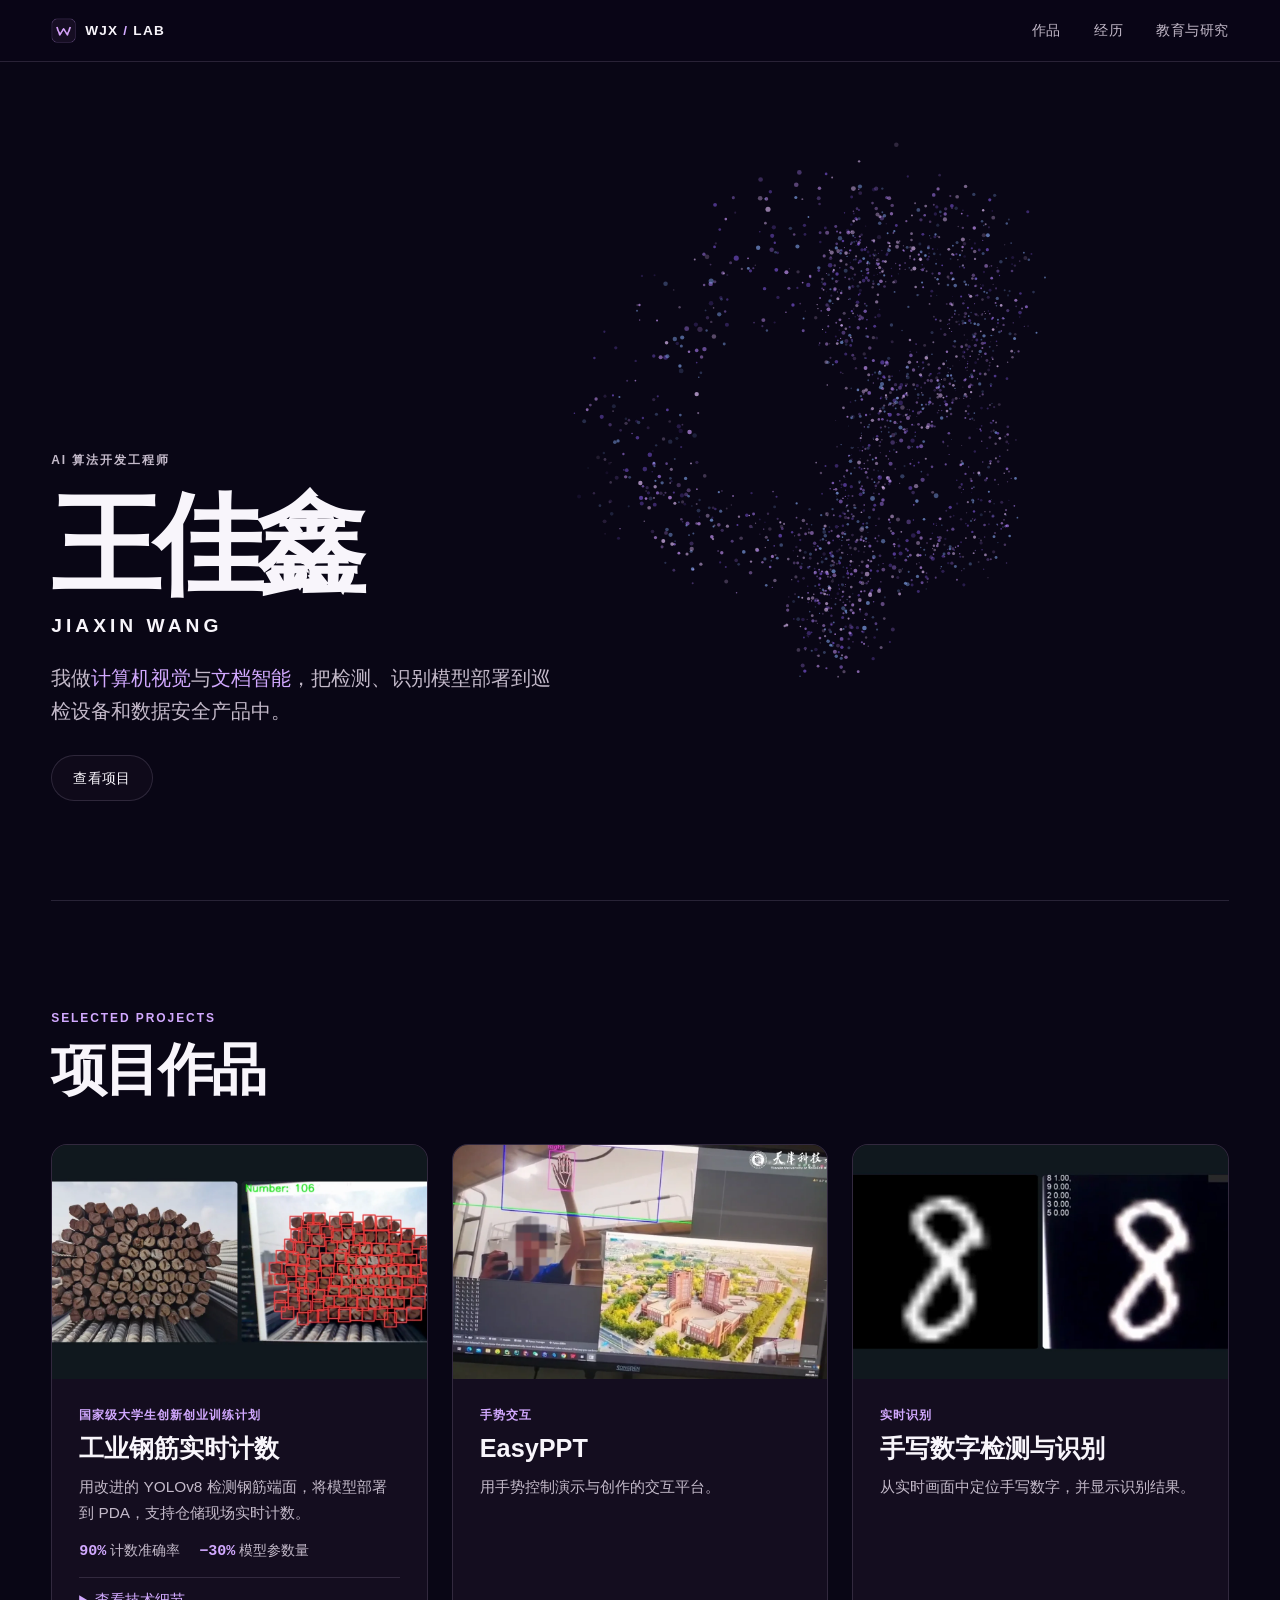
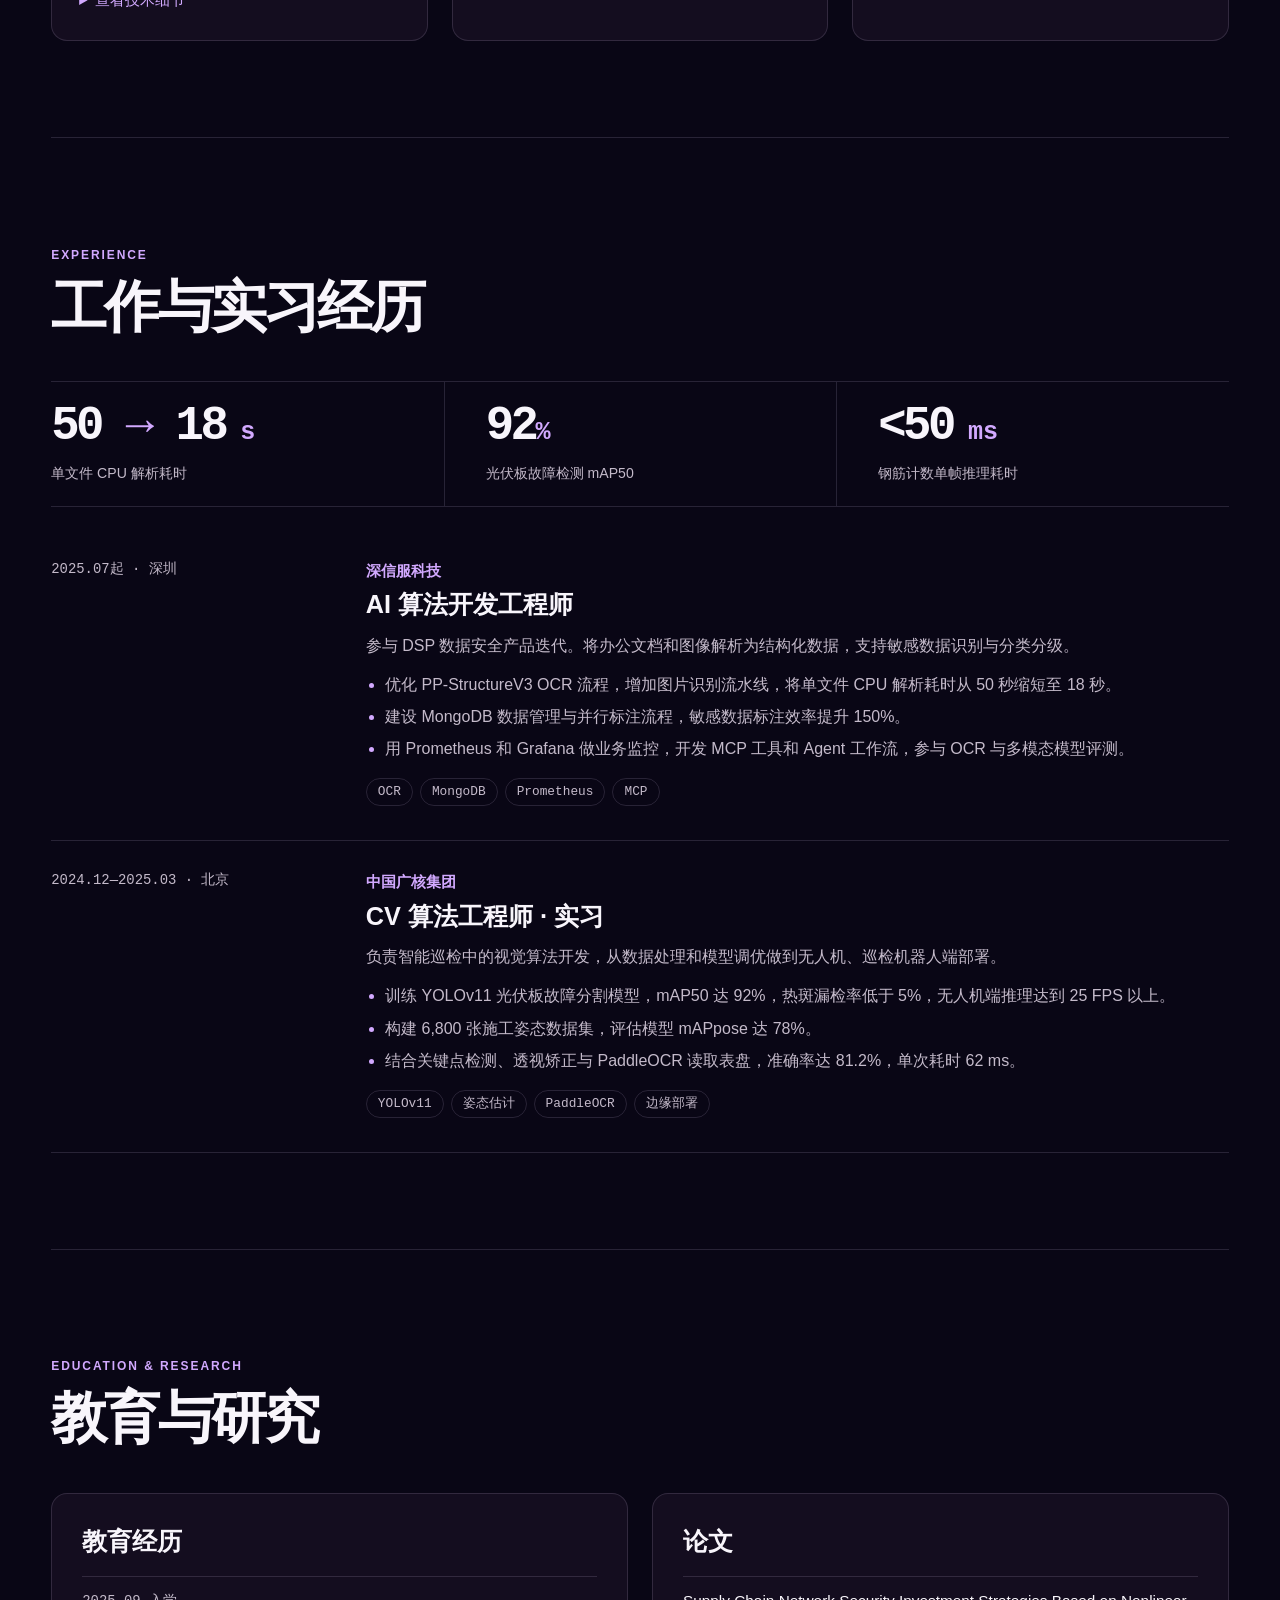
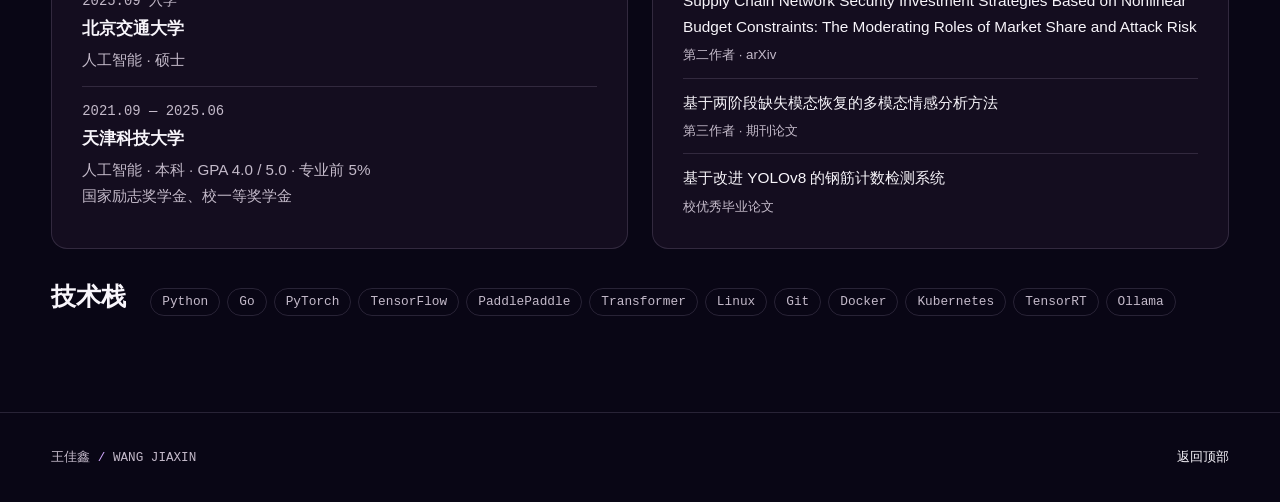
==== index.html @ b5c5727a "[ADD]添加个人简历网站" ====
<!doctype html>
<html lang="zh-CN">
<head>
  <meta charset="utf-8">
  <meta name="viewport" content="width=device-width, initial-scale=1">
  <meta name="theme-color" content="#0a0614">
  <meta name="description" content="王佳鑫的个人简历与项目作品集，聚焦计算机视觉、文档智能与边缘部署。">
  <title>王佳鑫 · AI 算法开发工程师</title>
  <link rel="icon" href="assets/mark.png?v=2" type="image/png">
  <link rel="stylesheet" href="style.css?v=2">
  <script src="site.js?v=2" defer></script>
</head>
<body id="top">
  <a class="skip" href="#main">跳至正文</a>
  <header class="masthead">
    <div class="wrap masthead-inner">
      <a class="identity" href="#top" aria-label="王佳鑫，首页">
        <img src="assets/mark.png?v=2" alt="" width="34" height="34">
        <span>WJX<span class="identity-slash"> / </span>LAB</span>
      </a>
      <nav aria-label="页面导航">
        <a href="#projects">作品</a>
        <a href="#experience">经历</a>
        <a href="#background">教育与研究</a>
      </nav>
    </div>
  </header>

  <canvas id="field" class="particle-field" aria-hidden="true"></canvas>

  <main id="main">
    <section class="wrap hero" aria-labelledby="hero-name">
      <div class="intro">
        <p class="eyebrow">AI 算法开发工程师</p>
        <h1 id="hero-name">王佳鑫</h1>
        <p class="hero-name-en" aria-hidden="true">Jiaxin Wang</p>
        <p class="hero-desc">我做<em>计算机视觉</em>与<em>文档智能</em>，把检测、识别模型部署到巡检设备和数据安全产品中。</p>
        <div class="actions">
          <a class="button primary" href="#projects">查看项目</a>
        </div>
      </div>
    </section>

    <section class="wrap section" id="projects" aria-labelledby="projects-title">
      <div class="section-heading">
        <p class="eyebrow">SELECTED PROJECTS</p>
        <h2 id="projects-title">项目作品</h2>
      </div>
      <div class="project-grid">
        <article class="project featured">
          <div class="project-image"><img src="assets/rebar.webp" alt="钢材计数平台对比原图和钢筋端面检测结果" loading="lazy" width="1200" height="675"></div>
          <div class="project-copy">
            <p class="eyebrow">国家级大学生创新创业训练计划</p>
            <h3>工业钢筋实时计数</h3>
            <p>用改进的 YOLOv8 检测钢筋端面，将模型部署到 PDA，支持仓储现场实时计数。</p>
            <div class="project-facts"><span><strong>90%</strong> 计数准确率</span><span><strong>−30%</strong> 模型参数量</span></div>
            <details>
              <summary>查看技术细节</summary>
              <p>搭建模块化 PyTorch 检测框架，用 GAN 生成端面图像补充数据，引入轻量高斯注意力和 SCConv，并改进损失函数处理端面粘连与尺寸差异。单帧推理低于 50 ms，仓储人工巡检效率提升 90%。</p>
            </details>
          </div>
        </article>
        <article class="project">
          <div class="project-image"><img src="assets/gesture.webp" alt="EasyPPT 演示用手部关键点控制幻灯片" loading="lazy" width="1200" height="675"></div>
          <div class="project-copy">
            <p class="eyebrow">手势交互</p>
            <h3>EasyPPT</h3>
            <p>用手势控制演示与创作的交互平台。</p>
          </div>
        </article>
        <article class="project">
          <div class="project-image"><img src="assets/digits.webp" alt="手写数字 8 的原始画面与识别结果" loading="lazy" width="1200" height="675"></div>
          <div class="project-copy">
            <p class="eyebrow">实时识别</p>
            <h3>手写数字检测与识别</h3>
            <p>从实时画面中定位手写数字，并显示识别结果。</p>
          </div>
        </article>
      </div>
    </section>

    <section class="wrap section" id="experience" aria-labelledby="experience-title">
      <div class="section-heading">
        <p class="eyebrow">EXPERIENCE</p>
        <h2 id="experience-title">工作与实习经历</h2>
      </div>
      <div class="metrics" aria-label="项目关键指标">
        <div><strong>50<span> → </span>18<small> s</small></strong><span class="metric-caption">单文件 CPU 解析耗时</span></div>
        <div><strong>92<small>%</small></strong><span class="metric-caption">光伏板故障检测 mAP50</span></div>
        <div><strong>&lt;50<small> ms</small></strong><span class="metric-caption">钢筋计数单帧推理耗时</span></div>
      </div>
      <div class="timeline">
        <article class="experience">
          <div class="experience-meta"><time datetime="2025-07">2025.07</time><span>起 · 深圳</span></div>
          <div>
            <p class="company">深信服科技</p>
            <h3>AI 算法开发工程师</h3>
            <p>参与 DSP 数据安全产品迭代。将办公文档和图像解析为结构化数据，支持敏感数据识别与分类分级。</p>
            <ul class="highlights">
              <li>优化 PP-StructureV3 OCR 流程，增加图片识别流水线，将单文件 CPU 解析耗时从 50 秒缩短至 18 秒。</li>
              <li>建设 MongoDB 数据管理与并行标注流程，敏感数据标注效率提升 150%。</li>
              <li>用 Prometheus 和 Grafana 做业务监控，开发 MCP 工具和 Agent 工作流，参与 OCR 与多模态模型评测。</li>
            </ul>
            <ul class="tags" aria-label="技术栈"><li>OCR</li><li>MongoDB</li><li>Prometheus</li><li>MCP</li></ul>
          </div>
        </article>
        <article class="experience">
          <div class="experience-meta"><time datetime="2024-12">2024.12</time><span>—</span><time datetime="2025-03">2025.03</time><span> · 北京</span></div>
          <div>
            <p class="company">中国广核集团</p>
            <h3>CV 算法工程师 · 实习</h3>
            <p>负责智能巡检中的视觉算法开发，从数据处理和模型调优做到无人机、巡检机器人端部署。</p>
            <ul class="highlights">
              <li>训练 YOLOv11 光伏板故障分割模型，mAP50 达 92%，热斑漏检率低于 5%，无人机端推理达到 25 FPS 以上。</li>
              <li>构建 6,800 张施工姿态数据集，评估模型 mAPpose 达 78%。</li>
              <li>结合关键点检测、透视矫正与 PaddleOCR 读取表盘，准确率达 81.2%，单次耗时 62 ms。</li>
            </ul>
            <ul class="tags" aria-label="技术栈"><li>YOLOv11</li><li>姿态估计</li><li>PaddleOCR</li><li>边缘部署</li></ul>
          </div>
        </article>
      </div>
    </section>

    <section class="wrap section" id="background" aria-labelledby="background-title">
      <div class="section-heading">
        <p class="eyebrow">EDUCATION &amp; RESEARCH</p>
        <h2 id="background-title">教育与研究</h2>
      </div>
      <div class="background-grid">
        <div class="background-panel">
          <h3>教育经历</h3>
          <div class="record">
            <p class="date">2025.09 入学</p>
            <h4>北京交通大学</h4>
            <p>人工智能 · 硕士</p>
          </div>
          <div class="record">
            <p class="date">2021.09 — 2025.06</p>
            <h4>天津科技大学</h4>
            <p>人工智能 · 本科 · GPA 4.0 / 5.0 · 专业前 5%</p>
            <p>国家励志奖学金、校一等奖学金</p>
          </div>
        </div>
        <div class="background-panel">
          <h3>论文</h3>
          <ul class="research">
            <li><span lang="en">Supply Chain Network Security Investment Strategies Based on Nonlinear Budget Constraints: The Moderating Roles of Market Share and Attack Risk</span><small>第二作者 · arXiv</small></li>
            <li>基于两阶段缺失模态恢复的多模态情感分析方法<small>第三作者 · 期刊论文</small></li>
            <li>基于改进 YOLOv8 的钢筋计数检测系统<small>校优秀毕业论文</small></li>
          </ul>
        </div>
      </div>
      <div class="toolbox">
        <h3>技术栈</h3>
        <ul class="tags" aria-label="技术栈">
          <li>Python</li><li>Go</li><li>PyTorch</li><li>TensorFlow</li><li>PaddlePaddle</li><li>Transformer</li><li>Linux</li><li>Git</li><li>Docker</li><li>Kubernetes</li><li>TensorRT</li><li>Ollama</li>
        </ul>
      </div>
    </section>
  </main>

  <footer class="footer">
    <div class="wrap footer-inner"><span>王佳鑫 <span class="identity-slash">/</span> WANG JIAXIN</span><a href="#top">返回顶部</a></div>
  </footer>
</body>
</html>
---- style.css ----
:root {
  color-scheme: dark;
  --page: #090615;
  --panel: #171021d9;
  --edge: #e6d5ff24;
  --paper: #f8f5fb;
  --muted: #c4baca;
  --accent: #d2a9ff;
  --mono: "IBM Plex Mono", "SFMono-Regular", Consolas, monospace;
  --header-height: 62px;
  font-family: "PingFang SC", "Hiragino Sans GB", "Microsoft YaHei", "Noto Sans CJK SC", sans-serif;
  scroll-behavior: smooth;
}

* { box-sizing: border-box; }
body { margin: 0; background: var(--page); color: var(--paper); line-height: 1.7; }
h1, h2, h3, h4, p, figure { margin: 0; }
a { color: inherit; text-decoration: none; }
img { display: block; max-width: 100%; }
a:focus-visible, summary:focus-visible { outline: 2px solid var(--accent); outline-offset: 5px; }
section[id], main { scroll-margin-top: calc(var(--header-height) + 24px); }

.wrap { width: min(1324px, calc(100% - 2 * clamp(20px, 4vw, 64px))); margin-inline: auto; }
.particle-field {
  position: fixed;
  inset: 0;
  z-index: 0;
  display: block;
  width: 100%;
  height: 100%;
  pointer-events: none;
}
main, .footer { position: relative; z-index: 1; }

.skip {
  position: fixed;
  z-index: 5;
  top: 8px;
  left: 12px;
  transform: translateY(-150%);
  padding: 7px 14px;
  background: var(--accent);
  color: var(--page);
}
.skip:focus { transform: none; }

.masthead {
  position: sticky;
  top: 0;
  z-index: 3;
  border-bottom: 1px solid var(--edge);
  background: #0a0717d9;
  backdrop-filter: blur(18px);
}
.masthead-inner, .footer-inner { display: flex; align-items: center; justify-content: space-between; gap: 16px; }
.masthead-inner { min-height: calc(var(--header-height) - 1px); }
.identity { display: inline-flex; align-items: center; gap: 9px; font-size: .85rem; font-weight: 720; letter-spacing: .09em; white-space: nowrap; }
.identity img { width: 25px; height: 25px; object-fit: contain; }
.identity-slash { color: var(--accent); }
nav { display: flex; align-items: center; gap: clamp(15px, 2.6vw, 34px); }
nav a { padding-block: 11px; color: var(--muted); font-size: .87rem; letter-spacing: .035em; white-space: nowrap; }
nav a:hover, nav a[aria-current], .footer a:hover { color: var(--accent); }

.hero {
  min-height: calc(100svh - var(--header-height));
  display: flex;
  align-items: flex-end;
  padding-block: 92px clamp(72px, 11vh, 132px);
}
.intro { max-width: min(100%, 36rem); }
.eyebrow {
  color: var(--accent);
  font-size: .75rem;
  font-weight: 650;
  line-height: 1.5;
  letter-spacing: .16em;
}
.intro .eyebrow { color: var(--muted); }
.intro h1 {
  margin: 18px 0 10px;
  font-size: clamp(4.7rem, 8.6vw, 8rem);
  font-weight: 800;
  line-height: 1.06;
  letter-spacing: -.07em;
}
.hero-name-en {
  color: var(--paper);
  font-size: clamp(.83rem, 1.5vw, 1.2rem);
  font-weight: 680;
  line-height: 1.4;
  letter-spacing: .21em;
  text-transform: uppercase;
}
.hero-desc { max-width: 26em; margin-top: 1.35rem; color: var(--muted); font-size: clamp(1rem, 1.6vw, 1.22rem); }
.hero-desc em { color: var(--accent); font-style: normal; }
.actions { display: flex; flex-wrap: wrap; align-items: center; gap: 14px; margin-top: 27px; }

.button {
  display: inline-flex;
  min-height: 46px;
  align-items: center;
  justify-content: center;
  padding-inline: 21px;
  border: 1px solid var(--edge);
  border-radius: 99px;
  font-size: .89rem;
  letter-spacing: .025em;
  transition: background .2s, border-color .2s, color .2s;
}
.button:hover { border-color: var(--accent); background: #ccb0ff19; }
.primary { background: #1812236b; }

.section {
  padding-block: clamp(60px, 8.4vw, 120px) clamp(55px, 7.5vw, 107px);
  border-top: 1px solid var(--edge);
}
.section-heading { margin-bottom: clamp(24px, 3.2vw, 42px); }
.section-heading h2 {
  margin-top: 9px;
  font-size: clamp(2.1rem, 4.4vw, 3.7rem);
  font-weight: 750;
  line-height: 1.2;
  letter-spacing: -.05em;
}

.metrics { display: grid; grid-template-columns: repeat(3, 1fr); margin: 0 0 23px; border-block: 1px solid var(--edge); }
.metrics > div { min-width: 0; padding: 18px clamp(15px, 3.2vw, 42px) 20px; }
.metrics > div:first-child { padding-left: 0; }
.metrics > div + div { border-left: 1px solid var(--edge); }
.metrics strong { display: block; font: 650 clamp(1.45rem, 3.7vw, 3.15rem)/1.15 var(--mono); letter-spacing: -.075em; white-space: nowrap; }
.metrics strong span, .metrics strong small { color: var(--accent); }
.metrics strong small { font-size: .53em; letter-spacing: 0; }
.metric-caption { display: block; margin-top: 7px; color: var(--muted); font-size: .88rem; }

.experience { display: grid; grid-template-columns: minmax(155px, 1fr) 3fr; gap: 27px; padding-block: 28px 34px; border-bottom: 1px solid var(--edge); }
.experience-meta, .date { color: var(--muted); font: .87rem/1.6 var(--mono); }
.company { color: var(--accent); font-size: .95rem; font-weight: 650; }
.experience h3, .project h3, .background-panel h3, .toolbox h3 { font-size: clamp(1.22rem, 2.3vw, 1.58rem); line-height: 1.35; }
.experience h3 { margin-block: 4px 10px; }
.experience h3 + p, .highlights, .project-copy > p:not(.eyebrow), details p, .record p:not(.date) { color: var(--muted); }
.highlights { margin: 12px 0 16px; padding-left: 1.2em; }
.highlights li + li { margin-top: 5px; }
.highlights li::marker { color: var(--accent); }
.tags { list-style: none; padding: 0; margin: 14px 0 0; display: flex; flex-wrap: wrap; gap: 7px; }
.tags li { border: 1px solid var(--edge); border-radius: 100px; padding: 4px 11px; color: var(--muted); font: .8rem/1.4 var(--mono); }

.project-grid, .background-grid { display: grid; gap: clamp(15px, 2vw, 24px); }
.project-grid { grid-template-columns: repeat(3, minmax(0, 1fr)); }
.background-grid { grid-template-columns: repeat(2, minmax(0, 1fr)); }
.project, .background-panel { min-width: 0; border: 1px solid var(--edge); border-radius: 16px; background: var(--panel); overflow: hidden; }
.project { transition: border-color .25s, background .25s; }
.project:hover, .project:focus-within { border-color: #d2a9ff70; background: #201631ec; }
.project-image { overflow: hidden; background: #1f1630; }
.project-image img { width: 100%; height: auto; aspect-ratio: 16 / 10; object-fit: cover; transition: transform .45s; }
.project:hover img { transform: scale(1.04); }
.project-copy { padding: clamp(17px, 2.4vw, 27px); }
.project-copy .eyebrow { letter-spacing: .08em; }
.project-copy h3 { margin: 7px 0 9px; }
.project-copy > p:not(.eyebrow) { font-size: .96rem; }
.project-facts { display: flex; flex-wrap: wrap; gap: 8px 19px; margin-top: 13px; color: var(--muted); font-size: .87rem; }
.project-facts strong { color: var(--accent); font: 650 .94rem var(--mono); }
details { margin-top: 14px; padding-top: 10px; border-top: 1px solid var(--edge); }
summary { width: fit-content; color: var(--accent); cursor: pointer; font-size: .92rem; }
details p { margin-top: 8px; font-size: .94rem; }

.background-panel { padding: clamp(20px, 3vw, 30px); }
.background-panel h3 { margin-bottom: 18px; }
.record { border-top: 1px solid var(--edge); padding-block: 13px; }
.record:last-child { padding-bottom: 0; }
.record h4 { font-size: 1.06rem; margin-block: 3px; }
.record p:not(.date) { font-size: .95rem; }
.research { margin: 0; padding: 0; list-style: none; }
.research li { border-top: 1px solid var(--edge); padding-block: 11px; font-size: .96rem; overflow-wrap: anywhere; }
.research li:last-child { padding-bottom: 0; }
.research small { display: block; margin-top: 4px; color: var(--muted); font-size: .83rem; }
.toolbox { display: flex; align-items: baseline; gap: 14px 24px; flex-wrap: wrap; margin-top: 30px; }
.toolbox .tags { margin: 0; }

.footer { color: var(--muted); border-top: 1px solid var(--edge); }
.footer-inner { min-height: 90px; font: .79rem/1.35 var(--mono); }
.footer a { color: var(--paper); }

@media (max-width: 780px) {
  .project-grid { grid-template-columns: repeat(2, minmax(0, 1fr)); }
}

@media (max-width: 575px) {
  :root { --header-height: 58px; }
  .masthead-inner { gap: 9px; }
  .identity { gap: 6px; font-size: .76rem; letter-spacing: .02em; }
  nav { gap: 10px; }
  nav a { font-size: .8rem; letter-spacing: 0; }
  .hero { padding-block: 90px 56px; }
  .intro h1 { font-size: clamp(3.8rem, 16vw, 5.25rem); margin-block: 13px 9px; }
  .hero-desc { margin-top: 1rem; }
  .actions { margin-top: 22px; }
  .metrics > div { padding: 13px 8px 15px; }
  .metrics strong { font-size: clamp(1.12rem, 4.9vw, 2rem); }
  .metric-caption { font-size: .78rem; line-height: 1.5; }
  .experience, .project-grid, .background-grid { grid-template-columns: 1fr; }
  .experience { gap: 7px; padding-block: 20px 25px; }
}

@media (max-width: 365px) {
  .identity > span { display: none; }
}

@media (prefers-reduced-motion: reduce) {
  :root { scroll-behavior: auto; }
  .button, .project, .project-image img { transition: none; }
}

@media print {
  :root { color-scheme: light; --page: white; --panel: white; --paper: #171021; --muted: #433750; --accent: #592b87; --edge: #a79bae; }
  .wrap { width: 100%; }
  .masthead, .footer, .particle-field, .actions, .skip, .project-image { display: none; }
  .hero { min-height: 0; display: block; padding-block: 12px; }
  .intro h1 { font-size: 3.1rem; }
  .section { padding-block: 26px 18px; }
  .experience, .project, .background-panel { break-inside: avoid; }
}
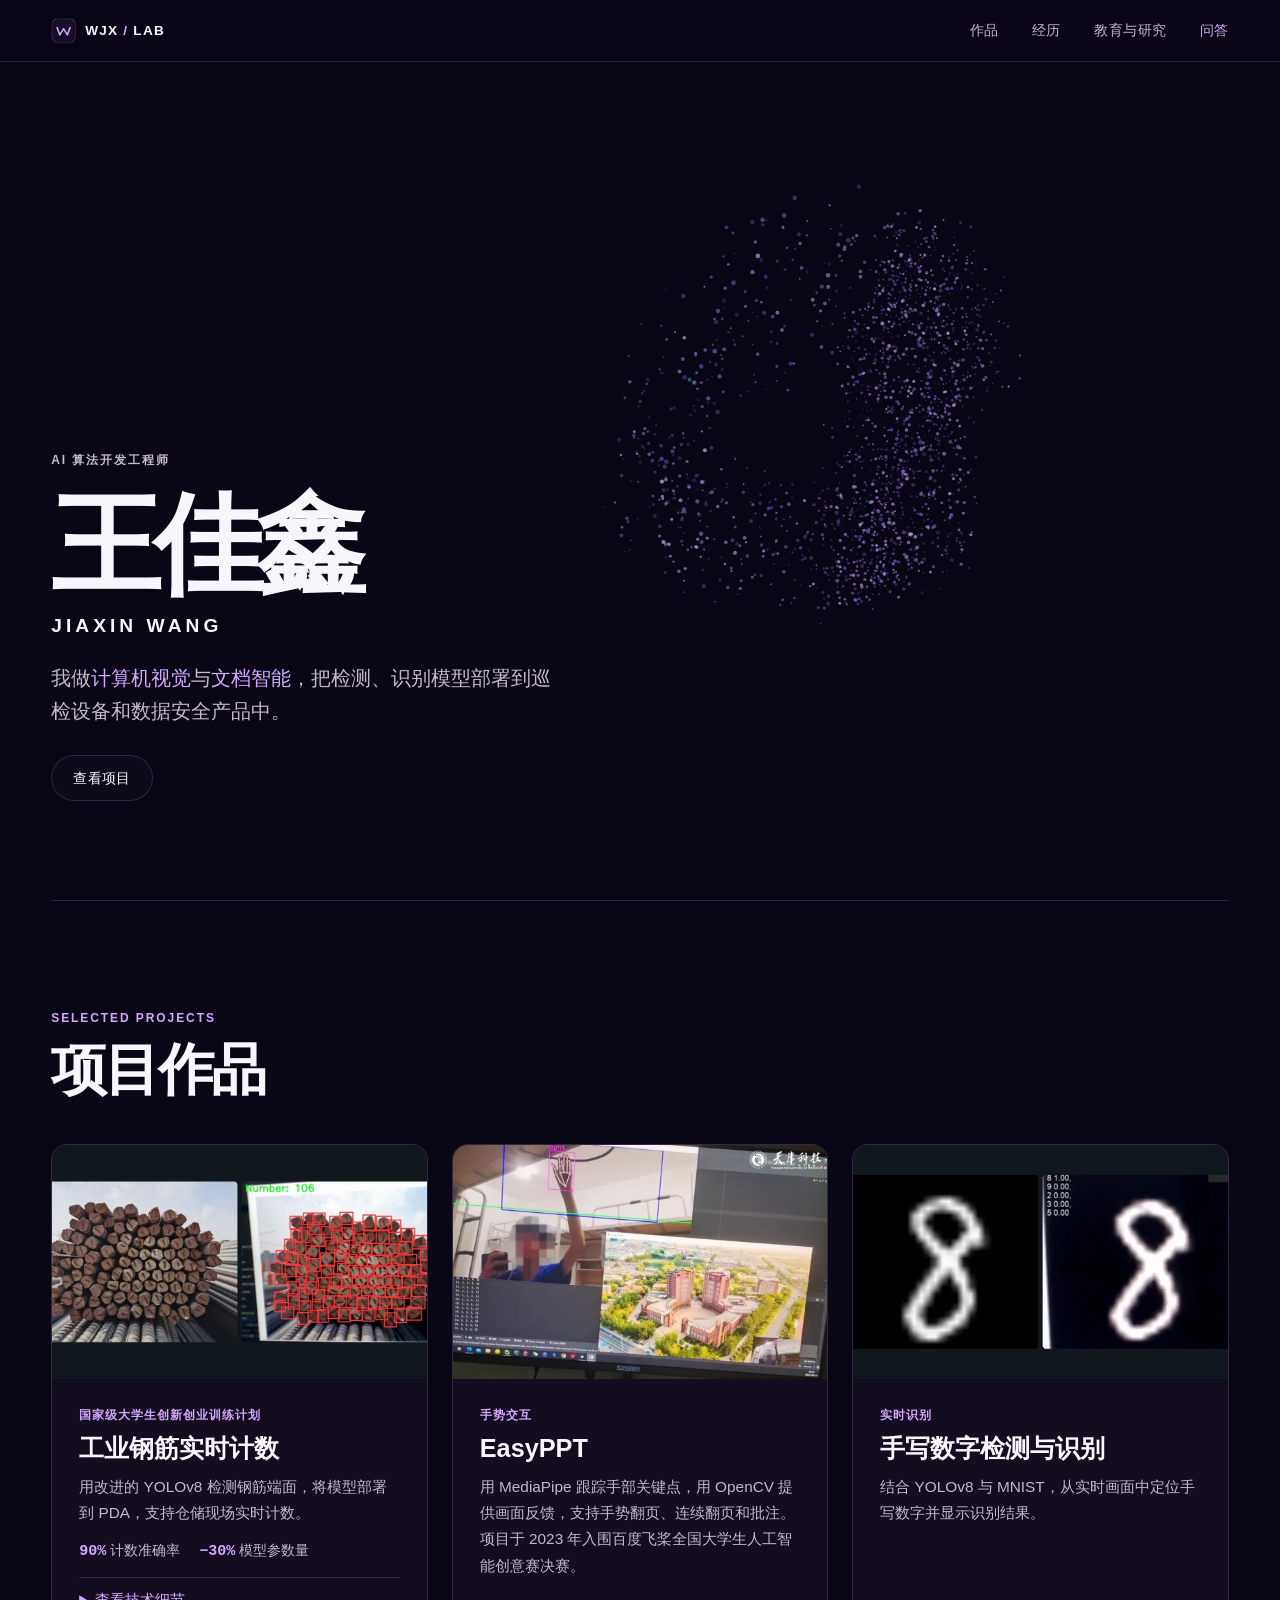
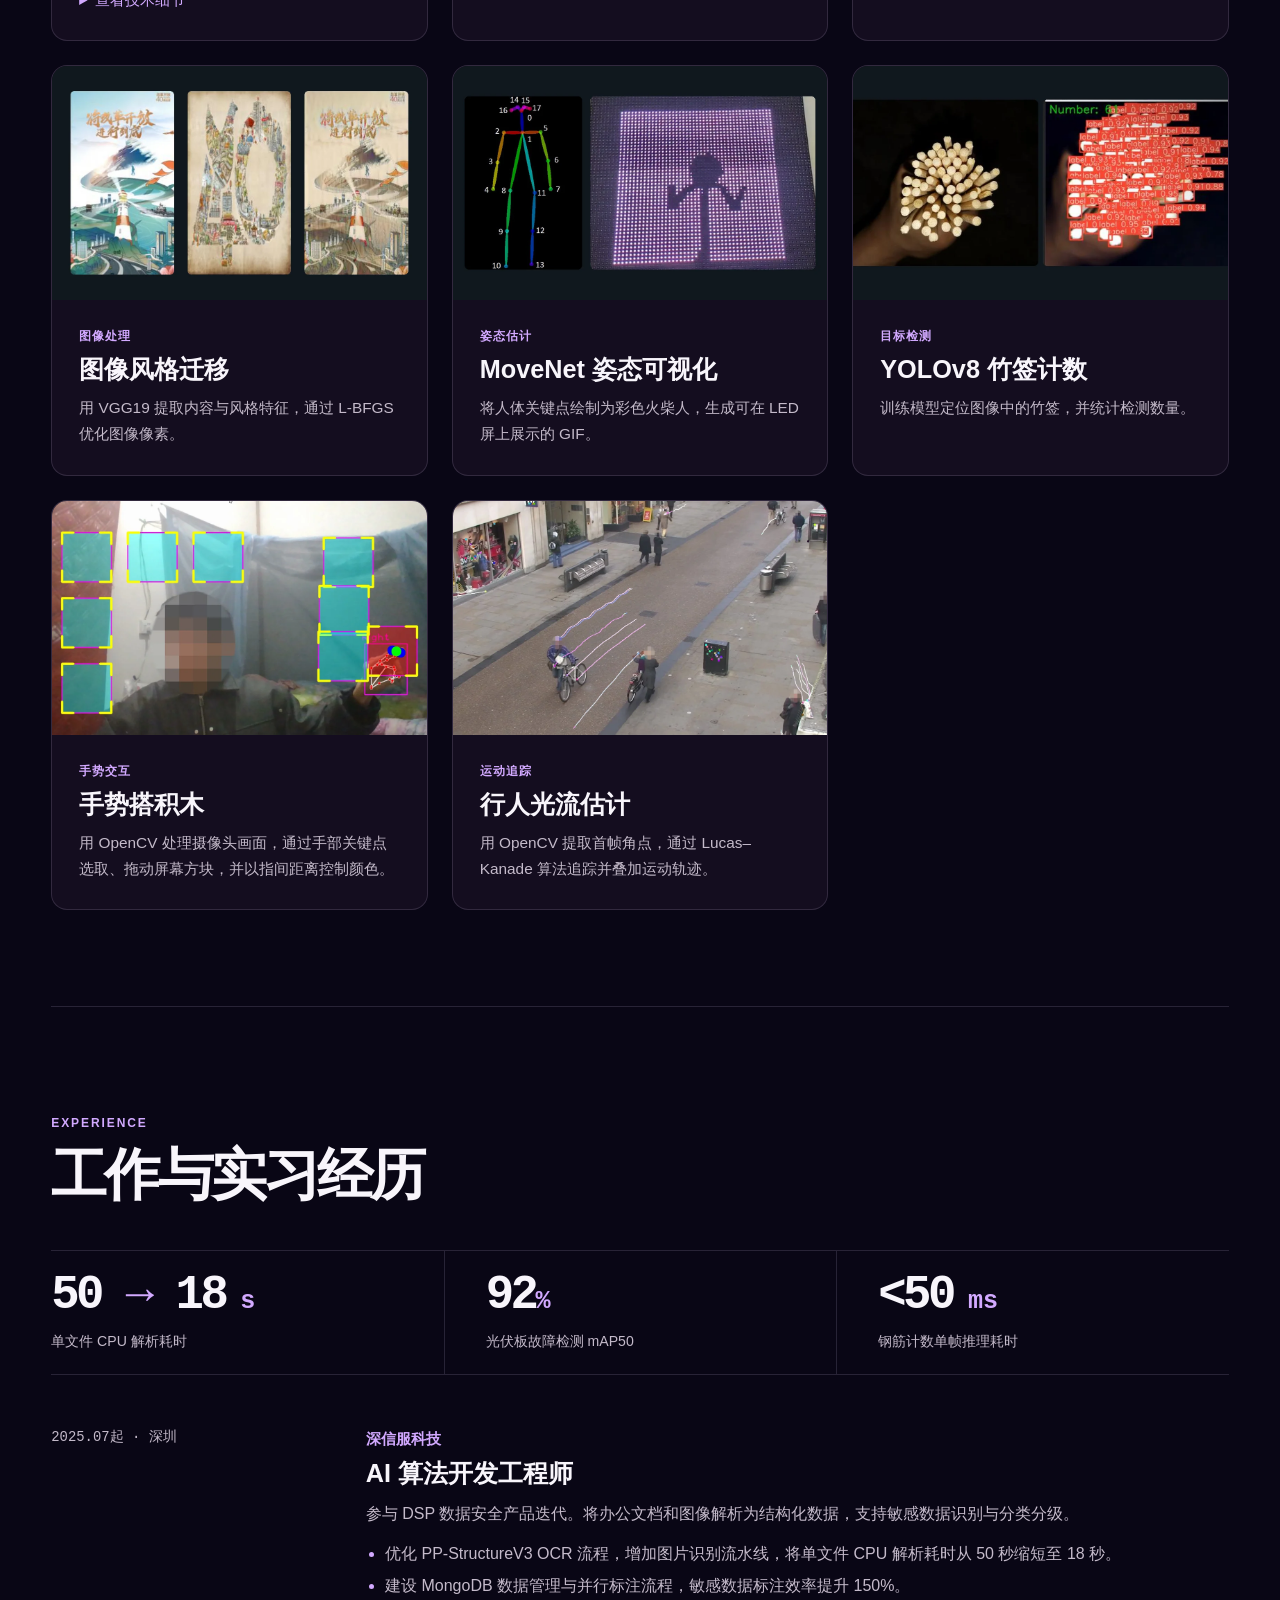
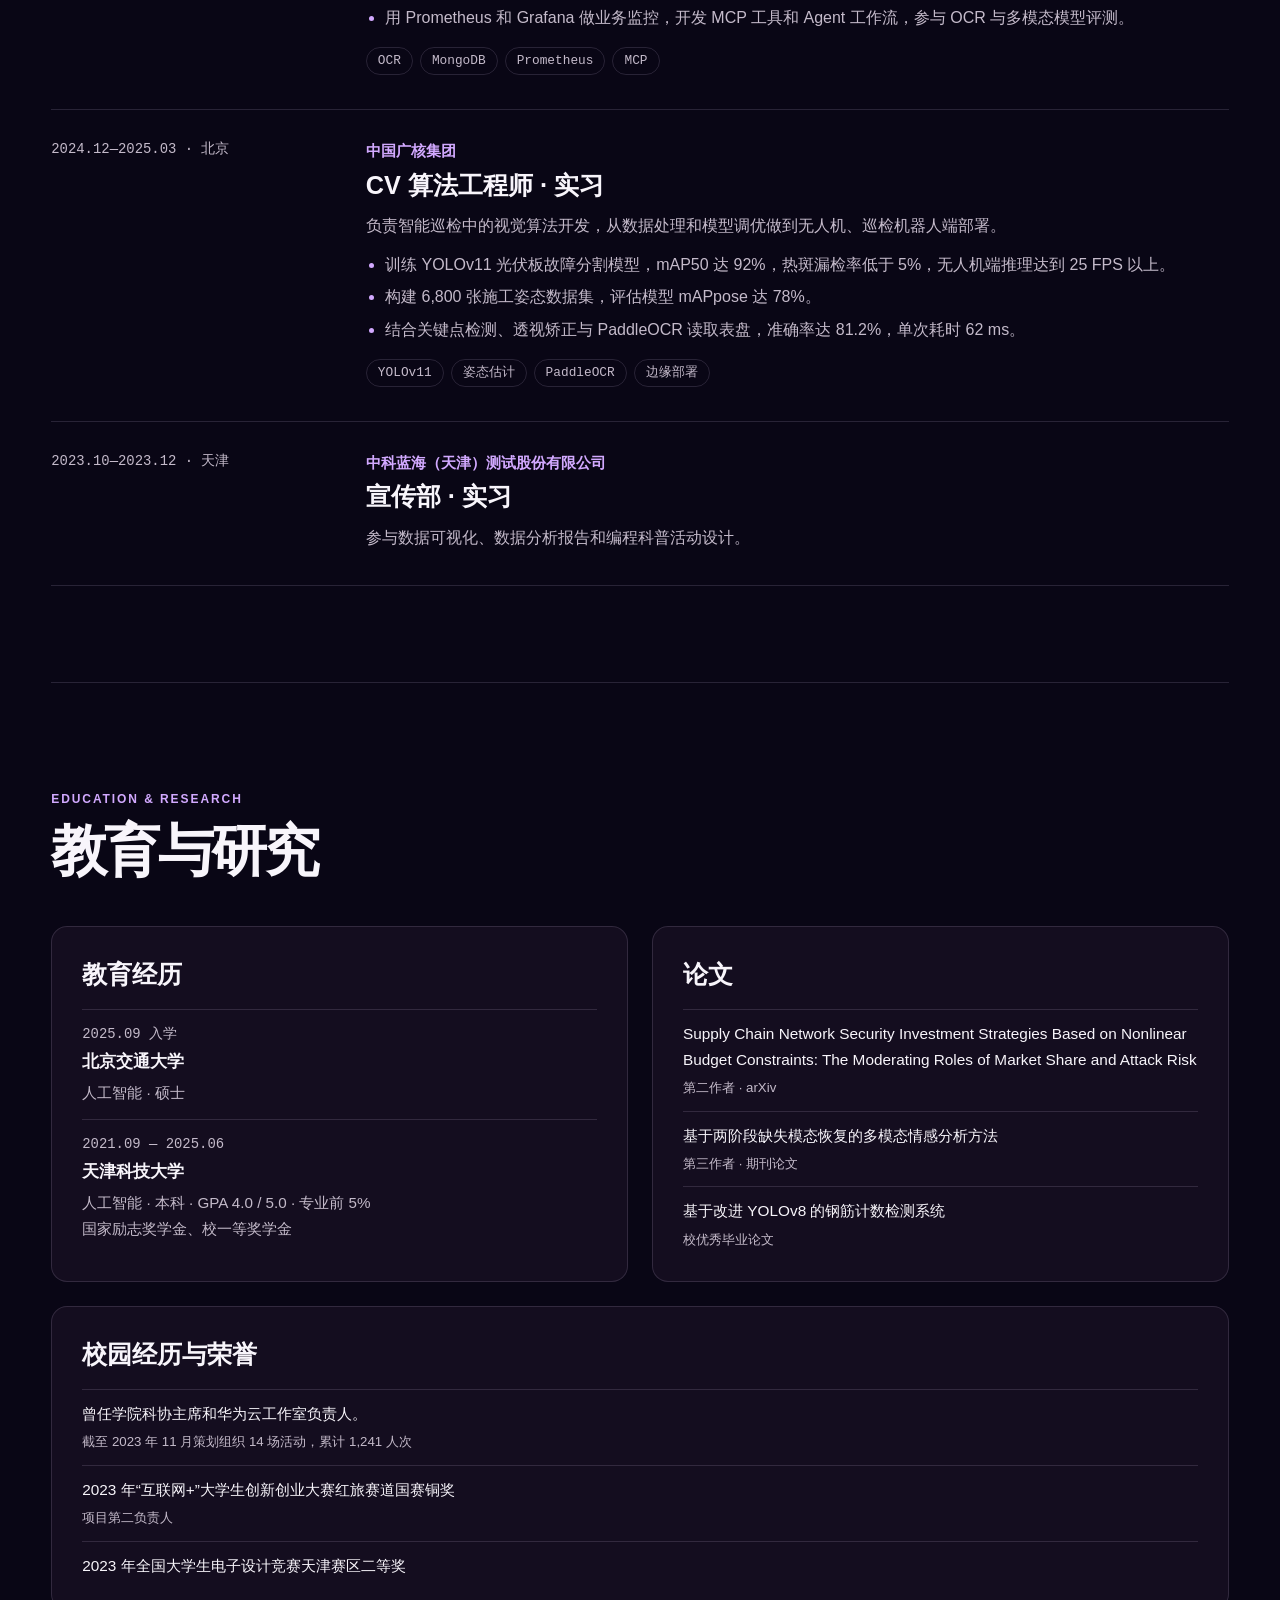
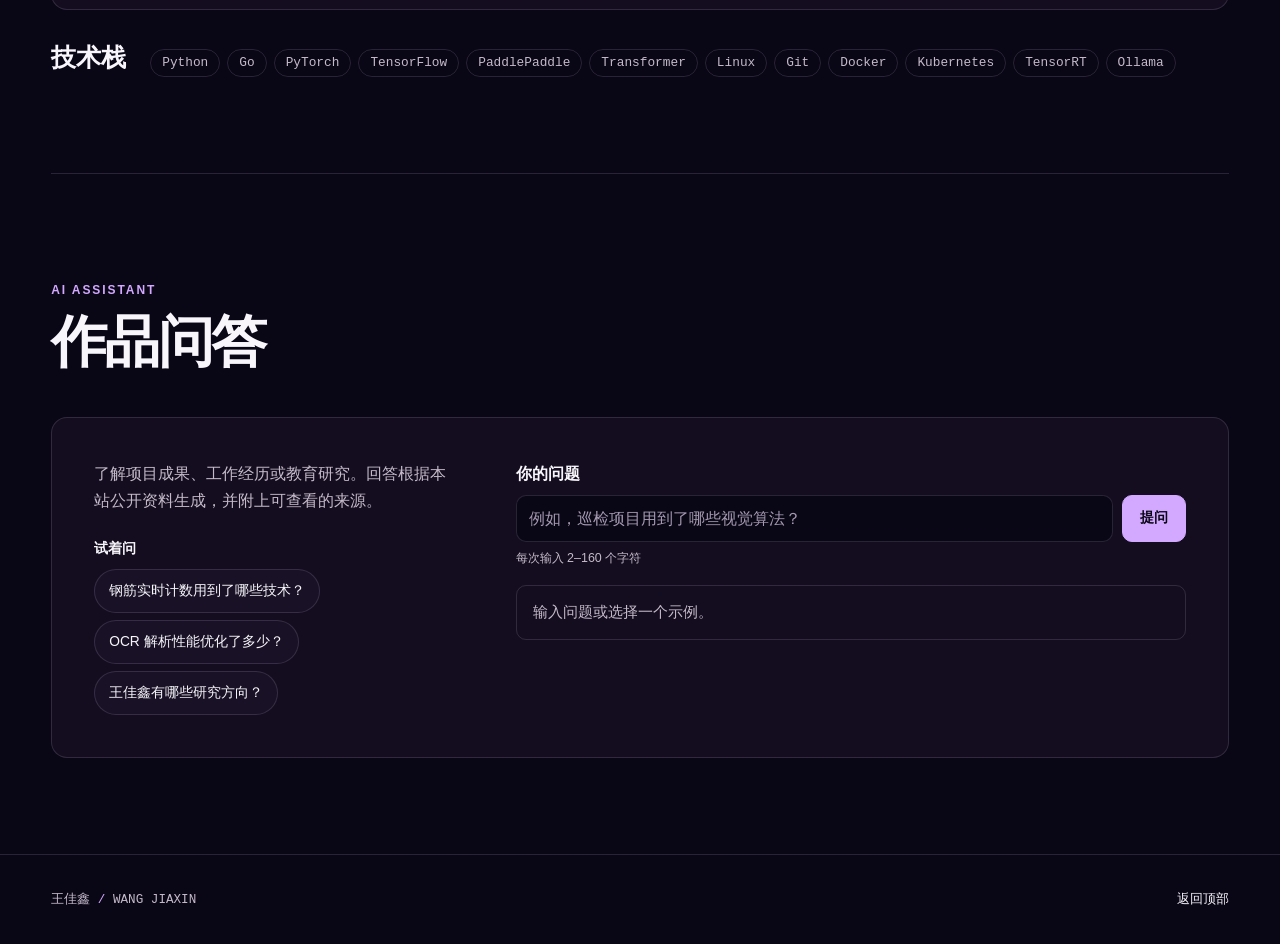
==== commit 5252f7ce: "[UPDATE]扩充作品并接入问答助手" ====
--- a/index.html
+++ b/index.html
@@ -7,8 +7,9 @@
   <meta name="description" content="王佳鑫的个人简历与项目作品集，聚焦计算机视觉、文档智能与边缘部署。">
   <title>王佳鑫 · AI 算法开发工程师</title>
   <link rel="icon" href="assets/mark.png?v=2" type="image/png">
-  <link rel="stylesheet" href="style.css?v=2">
+  <link rel="stylesheet" href="style.css?v=3">
   <script src="site.js?v=2" defer></script>
+  <script src="assistant.js?v=1" defer></script>
 </head>
 <body id="top">
   <a class="skip" href="#main">跳至正文</a>
@@ -22,6 +23,7 @@
         <a href="#projects">作品</a>
         <a href="#experience">经历</a>
         <a href="#background">教育与研究</a>
+        <a class="assistant-nav" href="#assistant">问答</a>
       </nav>
     </div>
   </header>
@@ -47,7 +49,7 @@
         <h2 id="projects-title">项目作品</h2>
       </div>
       <div class="project-grid">
-        <article class="project featured">
+        <article class="project featured" id="project-rebar">
           <div class="project-image"><img src="assets/rebar.webp" alt="钢材计数平台对比原图和钢筋端面检测结果" loading="lazy" width="1200" height="675"></div>
           <div class="project-copy">
             <p class="eyebrow">国家级大学生创新创业训练计划</p>
@@ -60,20 +62,60 @@
             </details>
           </div>
         </article>
-        <article class="project">
+        <article class="project" id="project-easyppt">
           <div class="project-image"><img src="assets/gesture.webp" alt="EasyPPT 演示用手部关键点控制幻灯片" loading="lazy" width="1200" height="675"></div>
           <div class="project-copy">
             <p class="eyebrow">手势交互</p>
             <h3>EasyPPT</h3>
-            <p>用手势控制演示与创作的交互平台。</p>
-          </div>
-        </article>
-        <article class="project">
+            <p>用 MediaPipe 跟踪手部关键点，用 OpenCV 提供画面反馈，支持手势翻页、连续翻页和批注。项目于 2023 年入围百度飞桨全国大学生人工智能创意赛决赛。</p>
+          </div>
+        </article>
+        <article class="project" id="project-digits">
           <div class="project-image"><img src="assets/digits.webp" alt="手写数字 8 的原始画面与识别结果" loading="lazy" width="1200" height="675"></div>
           <div class="project-copy">
             <p class="eyebrow">实时识别</p>
             <h3>手写数字检测与识别</h3>
-            <p>从实时画面中定位手写数字，并显示识别结果。</p>
+            <p>结合 YOLOv8 与 MNIST，从实时画面中定位手写数字并显示识别结果。</p>
+          </div>
+        </article>
+        <article class="project" id="project-style-transfer">
+          <div class="project-image"><img src="assets/style-transfer.webp" alt="内容图、风格参考与生成结果" loading="lazy" width="1200" height="675"></div>
+          <div class="project-copy">
+            <p class="eyebrow">图像处理</p>
+            <h3>图像风格迁移</h3>
+            <p>用 VGG19 提取内容与风格特征，通过 L-BFGS 优化图像像素。</p>
+          </div>
+        </article>
+        <article class="project" id="project-movenet">
+          <div class="project-image"><img src="assets/movenet.webp" alt="人体关键点示意图和 LED 屏火柴人画面" loading="lazy" width="1200" height="675"></div>
+          <div class="project-copy">
+            <p class="eyebrow">姿态估计</p>
+            <h3>MoveNet 姿态可视化</h3>
+            <p>将人体关键点绘制为彩色火柴人，生成可在 LED 屏上展示的 GIF。</p>
+          </div>
+        </article>
+        <article class="project" id="project-bamboo">
+          <div class="project-image"><img src="assets/bamboo.webp" alt="竹签原图和目标检测框对照" loading="lazy" width="1200" height="675"></div>
+          <div class="project-copy">
+            <p class="eyebrow">目标检测</p>
+            <h3>YOLOv8 竹签计数</h3>
+            <p>训练模型定位图像中的竹签，并统计检测数量。</p>
+          </div>
+        </article>
+        <article class="project" id="project-blocks">
+          <div class="project-image"><img src="assets/blocks.webp" alt="摄像头识别手部关键点并拖动屏幕方块" loading="lazy" width="1200" height="675"></div>
+          <div class="project-copy">
+            <p class="eyebrow">手势交互</p>
+            <h3>手势搭积木</h3>
+            <p>用 OpenCV 处理摄像头画面，通过手部关键点选取、拖动屏幕方块，并以指间距离控制颜色。</p>
+          </div>
+        </article>
+        <article class="project" id="project-flow">
+          <div class="project-image"><img src="assets/optical-flow.webp" alt="人行区域的光流轨迹叠加效果" loading="lazy" width="1200" height="675"></div>
+          <div class="project-copy">
+            <p class="eyebrow">运动追踪</p>
+            <h3>行人光流估计</h3>
+            <p>用 OpenCV 提取首帧角点，通过 Lucas–Kanade 算法追踪并叠加运动轨迹。</p>
           </div>
         </article>
       </div>
@@ -90,7 +132,7 @@
         <div><strong>&lt;50<small> ms</small></strong><span class="metric-caption">钢筋计数单帧推理耗时</span></div>
       </div>
       <div class="timeline">
-        <article class="experience">
+        <article class="experience" id="sangfor">
           <div class="experience-meta"><time datetime="2025-07">2025.07</time><span>起 · 深圳</span></div>
           <div>
             <p class="company">深信服科技</p>
@@ -104,7 +146,7 @@
             <ul class="tags" aria-label="技术栈"><li>OCR</li><li>MongoDB</li><li>Prometheus</li><li>MCP</li></ul>
           </div>
         </article>
-        <article class="experience">
+        <article class="experience" id="cgn">
           <div class="experience-meta"><time datetime="2024-12">2024.12</time><span>—</span><time datetime="2025-03">2025.03</time><span> · 北京</span></div>
           <div>
             <p class="company">中国广核集团</p>
@@ -118,6 +160,14 @@
             <ul class="tags" aria-label="技术栈"><li>YOLOv11</li><li>姿态估计</li><li>PaddleOCR</li><li>边缘部署</li></ul>
           </div>
         </article>
+        <article class="experience" id="blue-ocean">
+          <div class="experience-meta"><time datetime="2023-10">2023.10</time><span>—</span><time datetime="2023-12">2023.12</time><span> · 天津</span></div>
+          <div>
+            <p class="company">中科蓝海（天津）测试股份有限公司</p>
+            <h3>宣传部 · 实习</h3>
+            <p>参与数据可视化、数据分析报告和编程科普活动设计。</p>
+          </div>
+        </article>
       </div>
     </section>
 
@@ -127,7 +177,7 @@
         <h2 id="background-title">教育与研究</h2>
       </div>
       <div class="background-grid">
-        <div class="background-panel">
+        <div class="background-panel" id="education">
           <h3>教育经历</h3>
           <div class="record">
             <p class="date">2025.09 入学</p>
@@ -141,7 +191,7 @@
             <p>国家励志奖学金、校一等奖学金</p>
           </div>
         </div>
-        <div class="background-panel">
+        <div class="background-panel" id="research">
           <h3>论文</h3>
           <ul class="research">
             <li><span lang="en">Supply Chain Network Security Investment Strategies Based on Nonlinear Budget Constraints: The Moderating Roles of Market Share and Attack Risk</span><small>第二作者 · arXiv</small></li>
@@ -149,12 +199,60 @@
             <li>基于改进 YOLOv8 的钢筋计数检测系统<small>校优秀毕业论文</small></li>
           </ul>
         </div>
-      </div>
-      <div class="toolbox">
+        <div class="background-panel campus" id="campus">
+          <h3>校园经历与荣誉</h3>
+          <ul class="research">
+            <li>曾任学院科协主席和华为云工作室负责人。<small>截至 2023 年 11 月策划组织 14 场活动，累计 1,241 人次</small></li>
+            <li>2023 年“互联网+”大学生创新创业大赛红旅赛道国赛铜奖<small>项目第二负责人</small></li>
+            <li>2023 年全国大学生电子设计竞赛天津赛区二等奖</li>
+          </ul>
+        </div>
+      </div>
+      <div class="toolbox" id="skills">
         <h3>技术栈</h3>
         <ul class="tags" aria-label="技术栈">
           <li>Python</li><li>Go</li><li>PyTorch</li><li>TensorFlow</li><li>PaddlePaddle</li><li>Transformer</li><li>Linux</li><li>Git</li><li>Docker</li><li>Kubernetes</li><li>TensorRT</li><li>Ollama</li>
         </ul>
+      </div>
+    </section>
+
+    <section class="wrap section" id="assistant" aria-labelledby="assistant-title">
+      <div class="section-heading">
+        <p class="eyebrow">AI ASSISTANT</p>
+        <h2 id="assistant-title">作品问答</h2>
+      </div>
+      <div class="assistant-panel">
+        <div class="assistant-intro">
+          <p>了解项目成果、工作经历或教育研究。回答根据本站公开资料生成，并附上可查看的来源。</p>
+          <h3>试着问</h3>
+          <ul class="assistant-examples">
+            <li><button type="button" disabled>钢筋实时计数用到了哪些技术？</button></li>
+            <li><button type="button" disabled>OCR 解析性能优化了多少？</button></li>
+            <li><button type="button" disabled>王佳鑫有哪些研究方向？</button></li>
+          </ul>
+        </div>
+        <div class="assistant-workspace">
+          <form class="assistant-form" action="/api/ask" method="post" novalidate>
+            <label for="assistant-question">你的问题</label>
+            <div class="assistant-input">
+              <input id="assistant-question" name="question" type="text" disabled required minlength="2" maxlength="160" placeholder="例如，巡检项目用到了哪些视觉算法？" aria-describedby="assistant-limit">
+              <button type="submit" disabled>提问</button>
+            </div>
+            <p id="assistant-limit">每次输入 2–160 个字符</p>
+          </form>
+          <noscript><p class="assistant-status">请启用 JavaScript 后使用问答。</p></noscript>
+          <div class="assistant-response" aria-live="polite" aria-atomic="true">
+            <p class="assistant-status">输入问题或选择一个示例。</p>
+            <div class="assistant-result" hidden>
+              <h3>回答</h3>
+              <p class="assistant-answer"></p>
+              <div class="assistant-sources" hidden>
+                <h4>来源</h4>
+                <ul></ul>
+              </div>
+            </div>
+          </div>
+        </div>
       </div>
     </section>
   </main>
--- a/style.css
+++ b/style.css
@@ -17,8 +17,8 @@
 h1, h2, h3, h4, p, figure { margin: 0; }
 a { color: inherit; text-decoration: none; }
 img { display: block; max-width: 100%; }
-a:focus-visible, summary:focus-visible { outline: 2px solid var(--accent); outline-offset: 5px; }
-section[id], main { scroll-margin-top: calc(var(--header-height) + 24px); }
+a:focus-visible, summary:focus-visible, button:focus-visible, input:focus-visible { outline: 2px solid var(--accent); outline-offset: 5px; }
+main [id], main { scroll-margin-top: calc(var(--header-height) + 24px); }
 
 .wrap { width: min(1324px, calc(100% - 2 * clamp(20px, 4vw, 64px))); margin-inline: auto; }
 .particle-field {
@@ -59,7 +59,7 @@
 .identity-slash { color: var(--accent); }
 nav { display: flex; align-items: center; gap: clamp(15px, 2.6vw, 34px); }
 nav a { padding-block: 11px; color: var(--muted); font-size: .87rem; letter-spacing: .035em; white-space: nowrap; }
-nav a:hover, nav a[aria-current], .footer a:hover { color: var(--accent); }
+nav .assistant-nav, nav a:hover, nav a[aria-current], .footer a:hover { color: var(--accent); }
 
 .hero {
   min-height: calc(100svh - var(--header-height));
@@ -165,6 +165,7 @@
 
 .background-panel { padding: clamp(20px, 3vw, 30px); }
 .background-panel h3 { margin-bottom: 18px; }
+.campus { grid-column: 1 / -1; }
 .record { border-top: 1px solid var(--edge); padding-block: 13px; }
 .record:last-child { padding-bottom: 0; }
 .record h4 { font-size: 1.06rem; margin-block: 3px; }
@@ -176,12 +177,65 @@
 .toolbox { display: flex; align-items: baseline; gap: 14px 24px; flex-wrap: wrap; margin-top: 30px; }
 .toolbox .tags { margin: 0; }
 
+.assistant-panel {
+  display: grid;
+  grid-template-columns: minmax(0, 0.8fr) minmax(0, 1.5fr);
+  gap: clamp(24px, 5vw, 68px);
+  padding: clamp(19px, 4vw, 42px);
+  border: 1px solid var(--edge);
+  border-radius: 16px;
+  background: var(--panel);
+}
+.assistant-intro { color: var(--muted); }
+.assistant-intro h3 { margin: 1.35rem 0 .55rem; font-size: .9rem; font-weight: 650; color: var(--paper); }
+.assistant-examples { display: flex; flex-wrap: wrap; gap: 7px; margin: 0; padding: 0; list-style: none; }
+.assistant-panel button {
+  min-height: 44px;
+  border: 1px solid var(--edge);
+  border-radius: 99px;
+  padding: 5px 14px;
+  background: #191226;
+  color: var(--paper);
+  font: inherit;
+  font-size: .86rem;
+  cursor: pointer;
+}
+.assistant-panel button:hover:not(:disabled) { border-color: var(--accent); }
+.assistant-panel button:disabled { opacity: .55; cursor: default; }
+.assistant-form label { display: block; margin-bottom: .48rem; font-weight: 650; }
+.assistant-input { display: grid; grid-template-columns: minmax(0, 1fr) auto; gap: 9px; }
+.assistant-input input {
+  min-width: 0;
+  min-height: 46px;
+  border: 1px solid var(--edge);
+  border-radius: 10px;
+  padding: 9px 12px;
+  background: var(--page);
+  color: var(--paper);
+  font: inherit;
+}
+.assistant-input input::placeholder { color: #a499b0; }
+.assistant-input input[aria-invalid="true"] { border-color: #ffb5ca; }
+.assistant-input button { min-width: 64px; border-color: var(--accent); border-radius: 10px; background: var(--accent); color: var(--page); font-weight: 700; }
+.assistant-input button:hover:not(:disabled) { background: #e5caff; }
+#assistant-limit { margin-top: .38rem; color: var(--muted); font-size: .78rem; }
+.assistant-response { margin-top: 1rem; border: 1px solid var(--edge); border-radius: 10px; padding: 14px 16px; }
+.assistant-status { color: var(--muted); font-size: .92rem; }
+.assistant-response[data-state="loading"] .assistant-status { color: var(--accent); }
+.assistant-response[data-state="error"] .assistant-status { color: #ffb5ca; }
+.assistant-result h3, .assistant-result h4 { margin-bottom: .4rem; font-size: .92rem; }
+.assistant-answer { white-space: pre-wrap; overflow-wrap: anywhere; }
+.assistant-sources { margin-top: 1rem; border-top: 1px solid var(--edge); padding-top: .85rem; }
+.assistant-sources ul { display: flex; flex-wrap: wrap; gap: .35rem 1rem; margin: 0; padding: 0; list-style: none; }
+.assistant-sources a { color: var(--accent); font-size: .88rem; text-decoration: underline; text-underline-offset: .18em; overflow-wrap: anywhere; }
+
 .footer { color: var(--muted); border-top: 1px solid var(--edge); }
 .footer-inner { min-height: 90px; font: .79rem/1.35 var(--mono); }
 .footer a { color: var(--paper); }
 
 @media (max-width: 780px) {
   .project-grid { grid-template-columns: repeat(2, minmax(0, 1fr)); }
+  .assistant-panel { grid-template-columns: minmax(0, 1fr); }
 }
 
 @media (max-width: 575px) {
@@ -213,7 +267,7 @@
 @media print {
   :root { color-scheme: light; --page: white; --panel: white; --paper: #171021; --muted: #433750; --accent: #592b87; --edge: #a79bae; }
   .wrap { width: 100%; }
-  .masthead, .footer, .particle-field, .actions, .skip, .project-image { display: none; }
+  .masthead, .footer, .particle-field, .actions, .skip, .project-image, #assistant { display: none; }
   .hero { min-height: 0; display: block; padding-block: 12px; }
   .intro h1 { font-size: 3.1rem; }
   .section { padding-block: 26px 18px; }
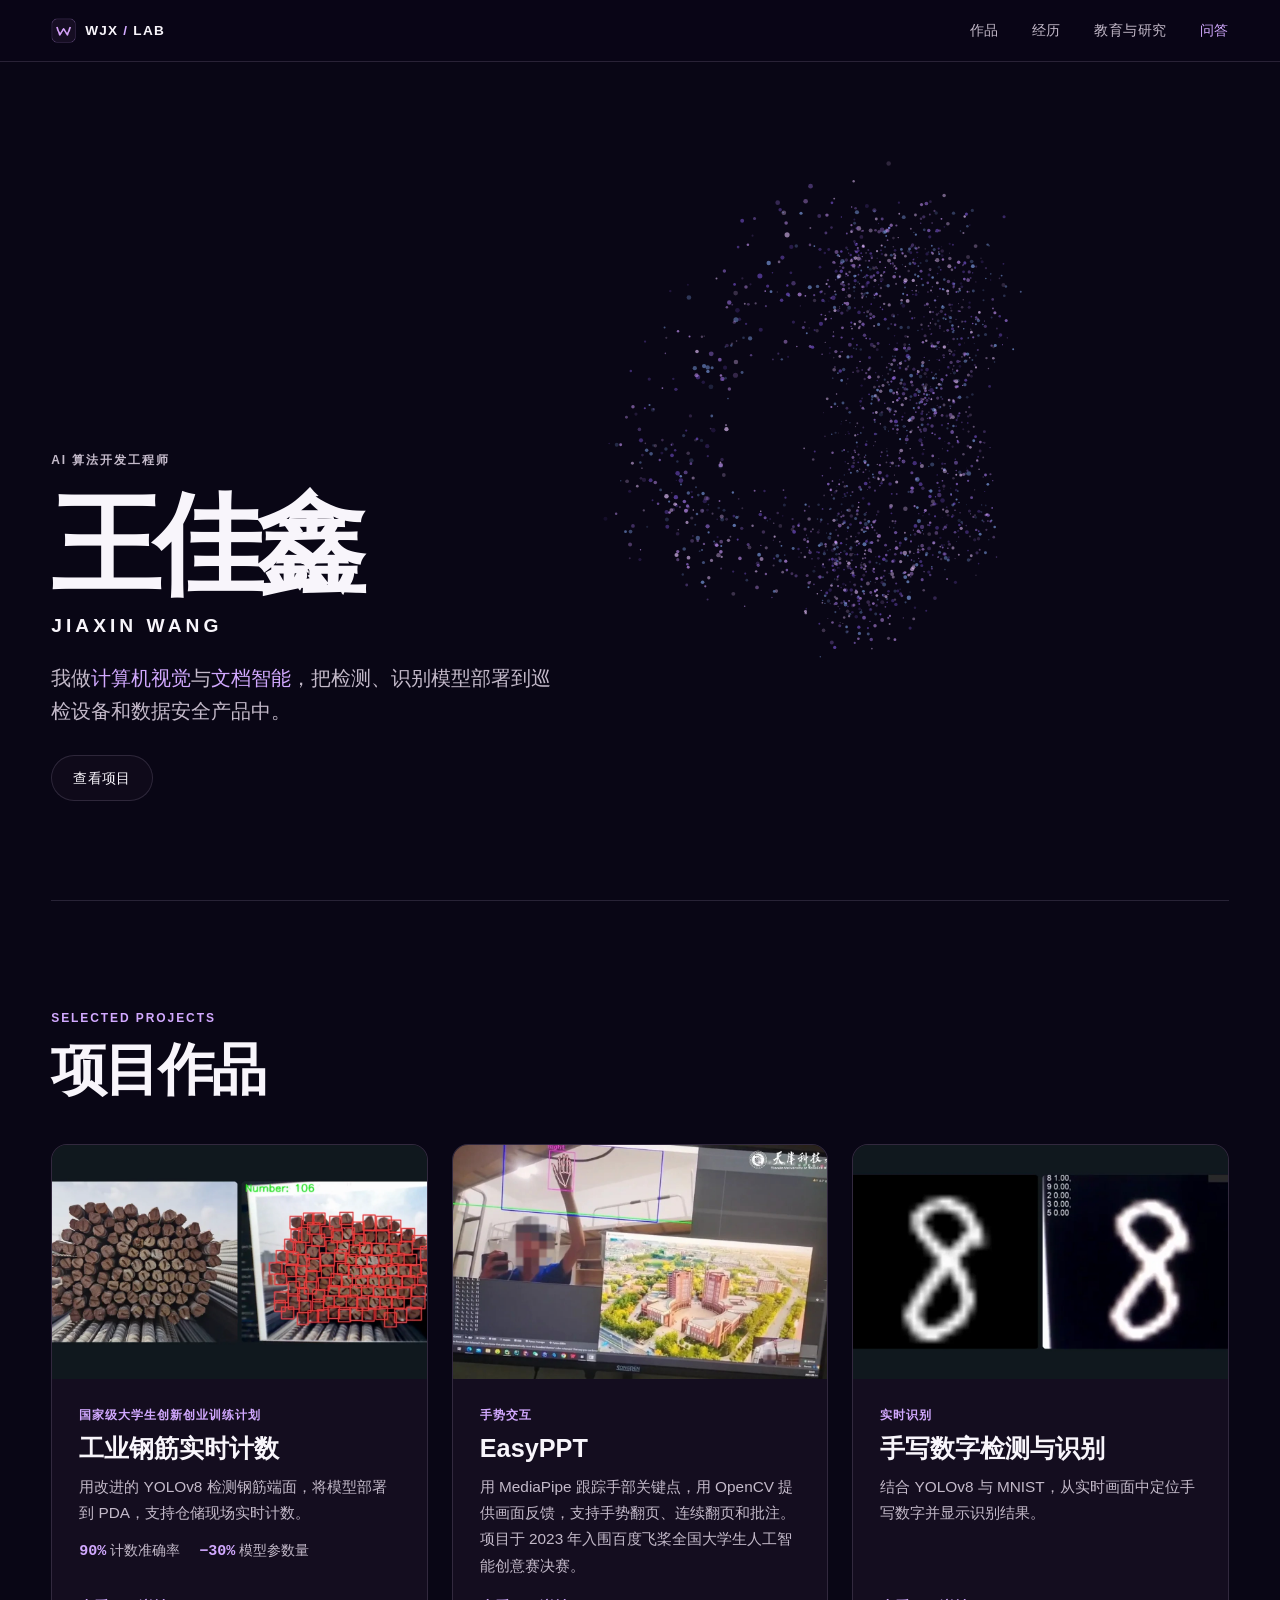
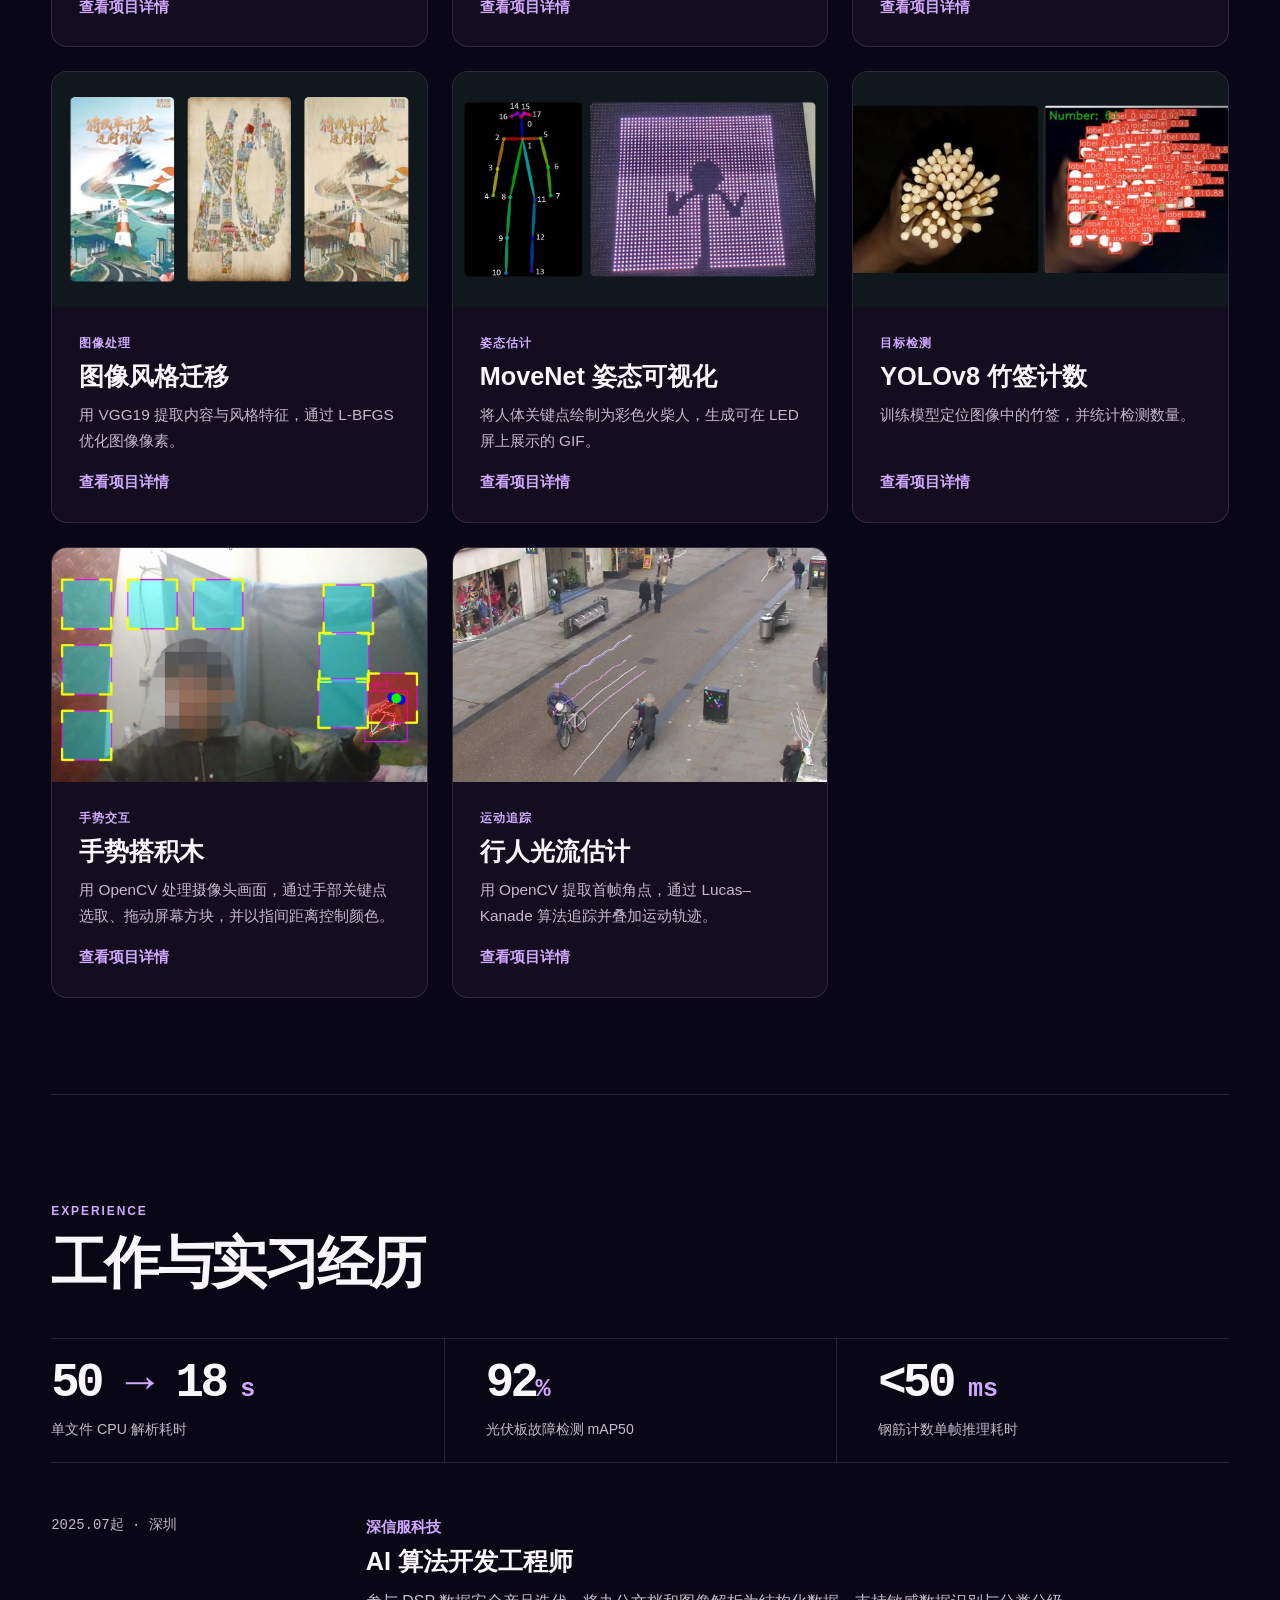
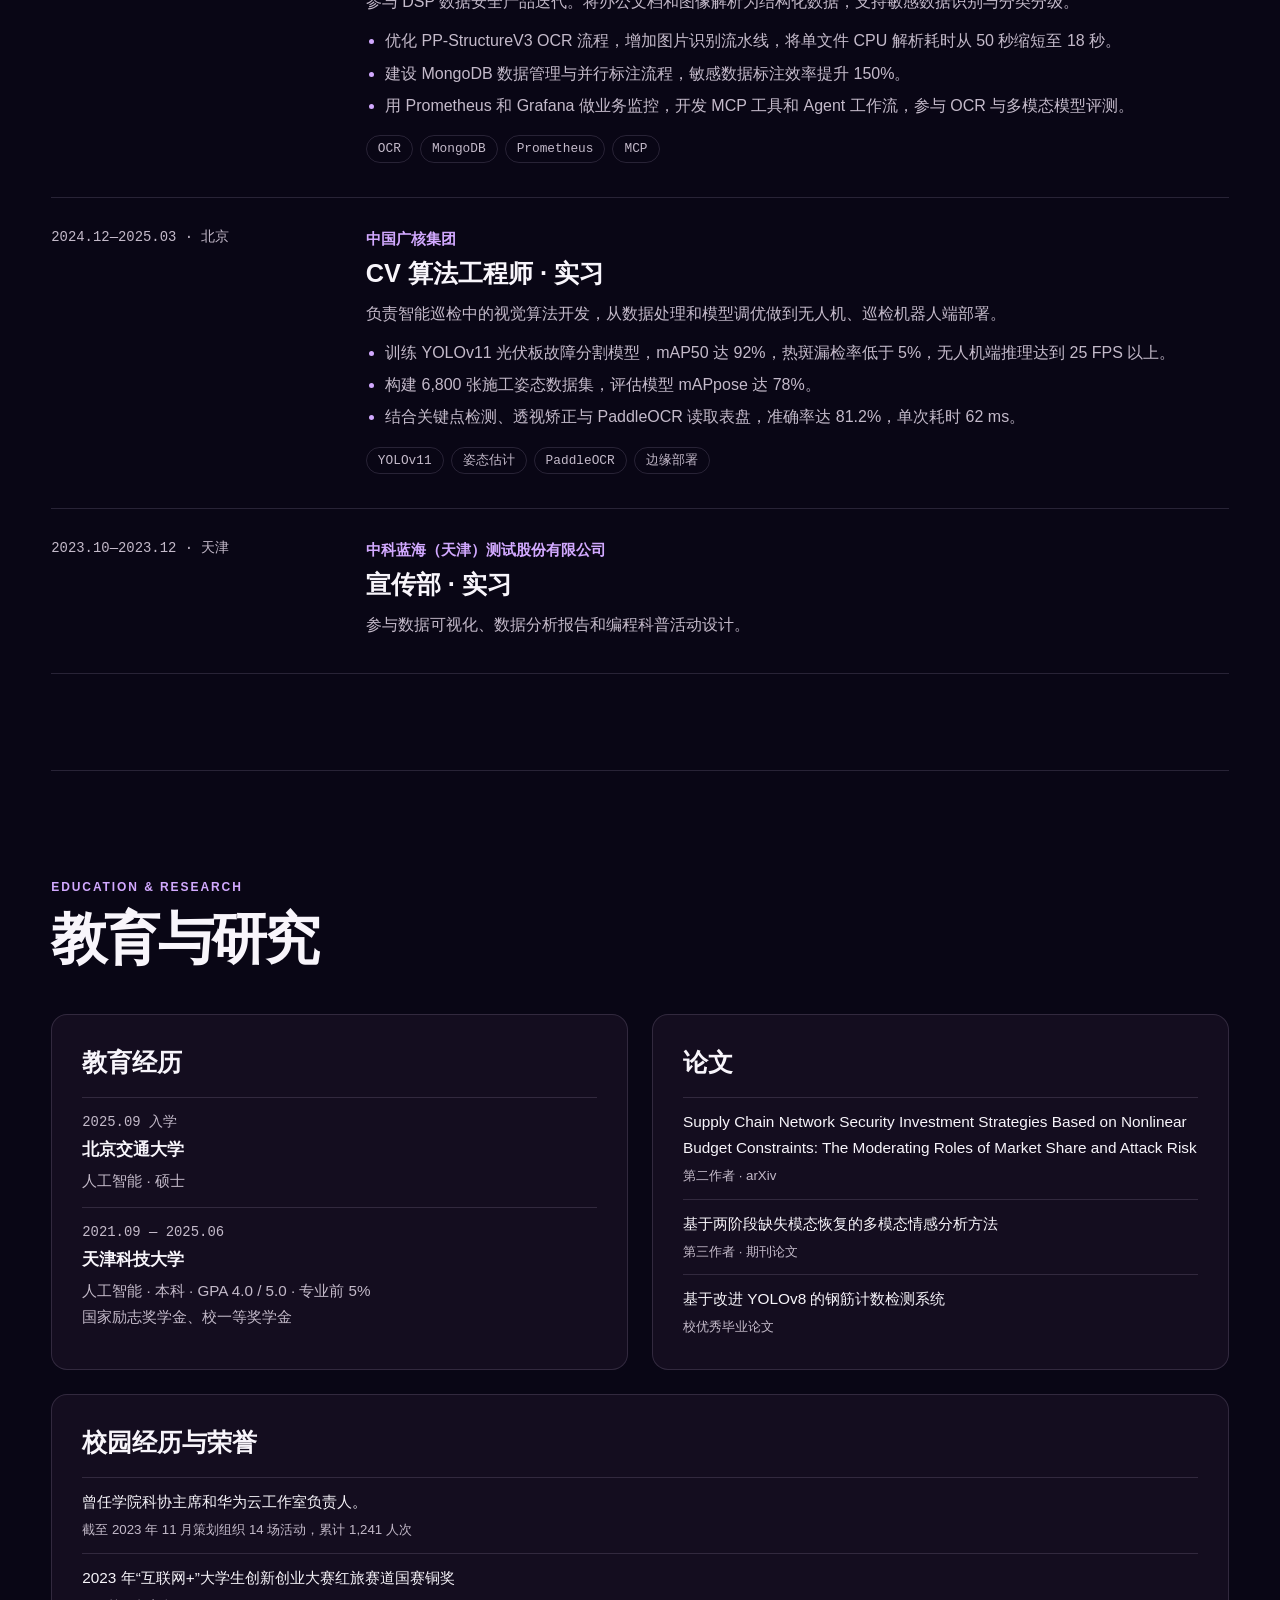
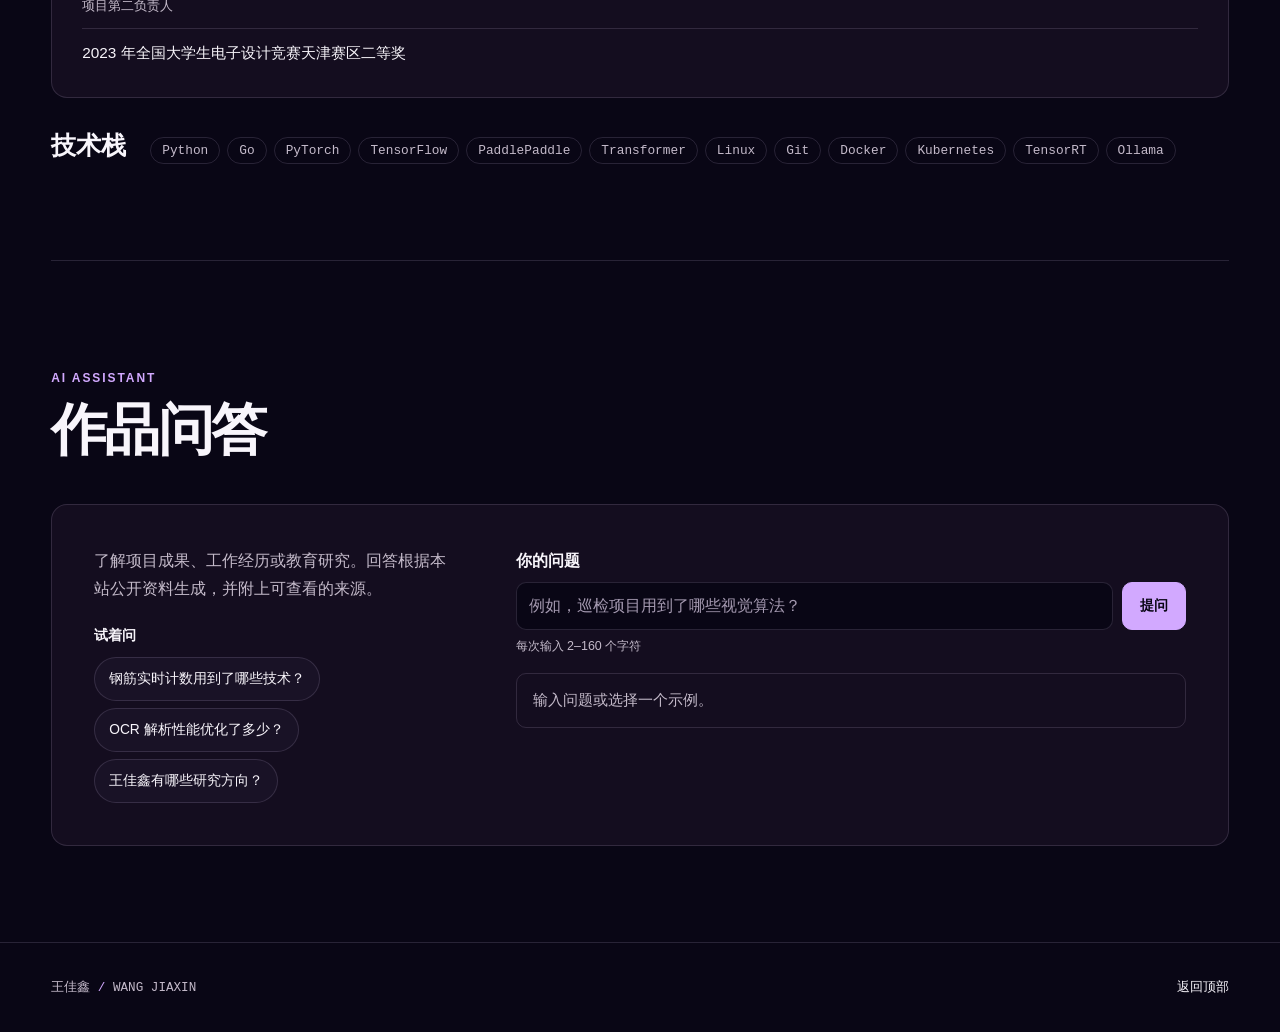
==== commit 8f5d9bf0: "[UPDATE]补充八个作品详情" ====
--- a/index.html
+++ b/index.html
@@ -7,7 +7,7 @@
   <meta name="description" content="王佳鑫的个人简历与项目作品集，聚焦计算机视觉、文档智能与边缘部署。">
   <title>王佳鑫 · AI 算法开发工程师</title>
   <link rel="icon" href="assets/mark.png?v=2" type="image/png">
-  <link rel="stylesheet" href="style.css?v=3">
+  <link rel="stylesheet" href="style.css?v=4">
   <script src="site.js?v=2" defer></script>
   <script src="assistant.js?v=1" defer></script>
 </head>
@@ -50,73 +50,93 @@
       </div>
       <div class="project-grid">
         <article class="project featured" id="project-rebar">
-          <div class="project-image"><img src="assets/rebar.webp" alt="钢材计数平台对比原图和钢筋端面检测结果" loading="lazy" width="1200" height="675"></div>
-          <div class="project-copy">
-            <p class="eyebrow">国家级大学生创新创业训练计划</p>
-            <h3>工业钢筋实时计数</h3>
-            <p>用改进的 YOLOv8 检测钢筋端面，将模型部署到 PDA，支持仓储现场实时计数。</p>
-            <div class="project-facts"><span><strong>90%</strong> 计数准确率</span><span><strong>−30%</strong> 模型参数量</span></div>
-            <details>
-              <summary>查看技术细节</summary>
-              <p>搭建模块化 PyTorch 检测框架，用 GAN 生成端面图像补充数据，引入轻量高斯注意力和 SCConv，并改进损失函数处理端面粘连与尺寸差异。单帧推理低于 50 ms，仓储人工巡检效率提升 90%。</p>
-            </details>
-          </div>
+          <a class="project-card-link" href="project-details.html#project-rebar" aria-labelledby="project-rebar-title">
+            <div class="project-image"><img src="assets/rebar.webp" alt="钢材计数平台对比原图和钢筋端面检测结果" loading="lazy" width="1200" height="675"></div>
+            <div class="project-copy">
+              <p class="eyebrow">国家级大学生创新创业训练计划</p>
+              <h3 id="project-rebar-title">工业钢筋实时计数</h3>
+              <p>用改进的 YOLOv8 检测钢筋端面，将模型部署到 PDA，支持仓储现场实时计数。</p>
+              <div class="project-facts"><span><strong>90%</strong> 计数准确率</span><span><strong>−30%</strong> 模型参数量</span></div>
+              <span class="project-cta">查看项目详情</span>
+            </div>
+          </a>
         </article>
         <article class="project" id="project-easyppt">
-          <div class="project-image"><img src="assets/gesture.webp" alt="EasyPPT 演示用手部关键点控制幻灯片" loading="lazy" width="1200" height="675"></div>
-          <div class="project-copy">
-            <p class="eyebrow">手势交互</p>
-            <h3>EasyPPT</h3>
-            <p>用 MediaPipe 跟踪手部关键点，用 OpenCV 提供画面反馈，支持手势翻页、连续翻页和批注。项目于 2023 年入围百度飞桨全国大学生人工智能创意赛决赛。</p>
-          </div>
+          <a class="project-card-link" href="project-details.html#project-easyppt" aria-labelledby="project-easyppt-title">
+            <div class="project-image"><img src="assets/easyppt-cover.jpg" alt="EasyPPT 演示用手部关键点控制幻灯片" loading="lazy" width="1200" height="675"></div>
+            <div class="project-copy">
+              <p class="eyebrow">手势交互</p>
+              <h3 id="project-easyppt-title">EasyPPT</h3>
+              <p>用 MediaPipe 跟踪手部关键点，用 OpenCV 提供画面反馈，支持手势翻页、连续翻页和批注。项目于 2023 年入围百度飞桨全国大学生人工智能创意赛决赛。</p>
+              <span class="project-cta">查看项目详情</span>
+            </div>
+          </a>
         </article>
         <article class="project" id="project-digits">
-          <div class="project-image"><img src="assets/digits.webp" alt="手写数字 8 的原始画面与识别结果" loading="lazy" width="1200" height="675"></div>
-          <div class="project-copy">
-            <p class="eyebrow">实时识别</p>
-            <h3>手写数字检测与识别</h3>
-            <p>结合 YOLOv8 与 MNIST，从实时画面中定位手写数字并显示识别结果。</p>
-          </div>
+          <a class="project-card-link" href="project-details.html#project-digits" aria-labelledby="project-digits-title">
+            <div class="project-image"><img src="assets/digits.webp" alt="手写数字 8 的原始画面与识别结果" loading="lazy" width="1200" height="675"></div>
+            <div class="project-copy">
+              <p class="eyebrow">实时识别</p>
+              <h3 id="project-digits-title">手写数字检测与识别</h3>
+              <p>结合 YOLOv8 与 MNIST，从实时画面中定位手写数字并显示识别结果。</p>
+              <span class="project-cta">查看项目详情</span>
+            </div>
+          </a>
         </article>
         <article class="project" id="project-style-transfer">
-          <div class="project-image"><img src="assets/style-transfer.webp" alt="内容图、风格参考与生成结果" loading="lazy" width="1200" height="675"></div>
-          <div class="project-copy">
-            <p class="eyebrow">图像处理</p>
-            <h3>图像风格迁移</h3>
-            <p>用 VGG19 提取内容与风格特征，通过 L-BFGS 优化图像像素。</p>
-          </div>
+          <a class="project-card-link" href="project-details.html#project-style-transfer" aria-labelledby="project-style-transfer-title">
+            <div class="project-image"><img src="assets/style-transfer.webp" alt="内容图、风格参考与生成结果" loading="lazy" width="1200" height="675"></div>
+            <div class="project-copy">
+              <p class="eyebrow">图像处理</p>
+              <h3 id="project-style-transfer-title">图像风格迁移</h3>
+              <p>用 VGG19 提取内容与风格特征，通过 L-BFGS 优化图像像素。</p>
+              <span class="project-cta">查看项目详情</span>
+            </div>
+          </a>
         </article>
         <article class="project" id="project-movenet">
-          <div class="project-image"><img src="assets/movenet.webp" alt="人体关键点示意图和 LED 屏火柴人画面" loading="lazy" width="1200" height="675"></div>
-          <div class="project-copy">
-            <p class="eyebrow">姿态估计</p>
-            <h3>MoveNet 姿态可视化</h3>
-            <p>将人体关键点绘制为彩色火柴人，生成可在 LED 屏上展示的 GIF。</p>
-          </div>
+          <a class="project-card-link" href="project-details.html#project-movenet" aria-labelledby="project-movenet-title">
+            <div class="project-image"><img src="assets/movenet.webp" alt="人体关键点示意图和 LED 屏火柴人画面" loading="lazy" width="1200" height="675"></div>
+            <div class="project-copy">
+              <p class="eyebrow">姿态估计</p>
+              <h3 id="project-movenet-title">MoveNet 姿态可视化</h3>
+              <p>将人体关键点绘制为彩色火柴人，生成可在 LED 屏上展示的 GIF。</p>
+              <span class="project-cta">查看项目详情</span>
+            </div>
+          </a>
         </article>
         <article class="project" id="project-bamboo">
-          <div class="project-image"><img src="assets/bamboo.webp" alt="竹签原图和目标检测框对照" loading="lazy" width="1200" height="675"></div>
-          <div class="project-copy">
-            <p class="eyebrow">目标检测</p>
-            <h3>YOLOv8 竹签计数</h3>
-            <p>训练模型定位图像中的竹签，并统计检测数量。</p>
-          </div>
+          <a class="project-card-link" href="project-details.html#project-bamboo" aria-labelledby="project-bamboo-title">
+            <div class="project-image"><img src="assets/bamboo.webp" alt="竹签原图和目标检测框对照" loading="lazy" width="1200" height="675"></div>
+            <div class="project-copy">
+              <p class="eyebrow">目标检测</p>
+              <h3 id="project-bamboo-title">YOLOv8 竹签计数</h3>
+              <p>训练模型定位图像中的竹签，并统计检测数量。</p>
+              <span class="project-cta">查看项目详情</span>
+            </div>
+          </a>
         </article>
         <article class="project" id="project-blocks">
-          <div class="project-image"><img src="assets/blocks.webp" alt="摄像头识别手部关键点并拖动屏幕方块" loading="lazy" width="1200" height="675"></div>
-          <div class="project-copy">
-            <p class="eyebrow">手势交互</p>
-            <h3>手势搭积木</h3>
-            <p>用 OpenCV 处理摄像头画面，通过手部关键点选取、拖动屏幕方块，并以指间距离控制颜色。</p>
-          </div>
+          <a class="project-card-link" href="project-details.html#project-blocks" aria-labelledby="project-blocks-title">
+            <div class="project-image"><img src="assets/blocks.webp" alt="摄像头识别手部关键点并拖动屏幕方块" loading="lazy" width="1200" height="675"></div>
+            <div class="project-copy">
+              <p class="eyebrow">手势交互</p>
+              <h3 id="project-blocks-title">手势搭积木</h3>
+              <p>用 OpenCV 处理摄像头画面，通过手部关键点选取、拖动屏幕方块，并以指间距离控制颜色。</p>
+              <span class="project-cta">查看项目详情</span>
+            </div>
+          </a>
         </article>
         <article class="project" id="project-flow">
-          <div class="project-image"><img src="assets/optical-flow.webp" alt="人行区域的光流轨迹叠加效果" loading="lazy" width="1200" height="675"></div>
-          <div class="project-copy">
-            <p class="eyebrow">运动追踪</p>
-            <h3>行人光流估计</h3>
-            <p>用 OpenCV 提取首帧角点，通过 Lucas–Kanade 算法追踪并叠加运动轨迹。</p>
-          </div>
+          <a class="project-card-link" href="project-details.html#project-flow" aria-labelledby="project-flow-title">
+            <div class="project-image"><img src="assets/optical-flow.webp" alt="人行区域的光流轨迹叠加效果" loading="lazy" width="1200" height="675"></div>
+            <div class="project-copy">
+              <p class="eyebrow">运动追踪</p>
+              <h3 id="project-flow-title">行人光流估计</h3>
+              <p>用 OpenCV 提取首帧角点，通过 Lucas–Kanade 算法追踪并叠加运动轨迹。</p>
+              <span class="project-cta">查看项目详情</span>
+            </div>
+          </a>
         </article>
       </div>
     </section>
--- a/style.css
+++ b/style.css
@@ -17,7 +17,7 @@
 h1, h2, h3, h4, p, figure { margin: 0; }
 a { color: inherit; text-decoration: none; }
 img { display: block; max-width: 100%; }
-a:focus-visible, summary:focus-visible, button:focus-visible, input:focus-visible { outline: 2px solid var(--accent); outline-offset: 5px; }
+a:focus-visible, button:focus-visible, input:focus-visible { outline: 2px solid var(--accent); outline-offset: 5px; }
 main [id], main { scroll-margin-top: calc(var(--header-height) + 24px); }
 
 .wrap { width: min(1324px, calc(100% - 2 * clamp(20px, 4vw, 64px))); margin-inline: auto; }
@@ -150,18 +150,28 @@
 .project, .background-panel { min-width: 0; border: 1px solid var(--edge); border-radius: 16px; background: var(--panel); overflow: hidden; }
 .project { transition: border-color .25s, background .25s; }
 .project:hover, .project:focus-within { border-color: #d2a9ff70; background: #201631ec; }
+.project-card-link { display: flex; flex-direction: column; height: 100%; }
+.project-card-link:focus-visible { outline-offset: -4px; }
 .project-image { overflow: hidden; background: #1f1630; }
 .project-image img { width: 100%; height: auto; aspect-ratio: 16 / 10; object-fit: cover; transition: transform .45s; }
 .project:hover img { transform: scale(1.04); }
-.project-copy { padding: clamp(17px, 2.4vw, 27px); }
+.project-copy { display: flex; flex: 1; flex-direction: column; padding: clamp(17px, 2.4vw, 27px); }
 .project-copy .eyebrow { letter-spacing: .08em; }
 .project-copy h3 { margin: 7px 0 9px; }
 .project-copy > p:not(.eyebrow) { font-size: .96rem; }
 .project-facts { display: flex; flex-wrap: wrap; gap: 8px 19px; margin-top: 13px; color: var(--muted); font-size: .87rem; }
 .project-facts strong { color: var(--accent); font: 650 .94rem var(--mono); }
-details { margin-top: 14px; padding-top: 10px; border-top: 1px solid var(--edge); }
-summary { width: fit-content; color: var(--accent); cursor: pointer; font-size: .92rem; }
-details p { margin-top: 8px; font-size: .94rem; }
+.project-cta {
+  display: block;
+  width: fit-content;
+  margin-top: auto;
+  padding-top: 16px;
+  color: var(--accent);
+  font-size: .91rem;
+  font-weight: 650;
+}
+.project-card-link:hover .project-cta,
+.project-card-link:focus-visible .project-cta { text-decoration: underline; text-underline-offset: .28em; }
 
 .background-panel { padding: clamp(20px, 3vw, 30px); }
 .background-panel h3 { margin-bottom: 18px; }
